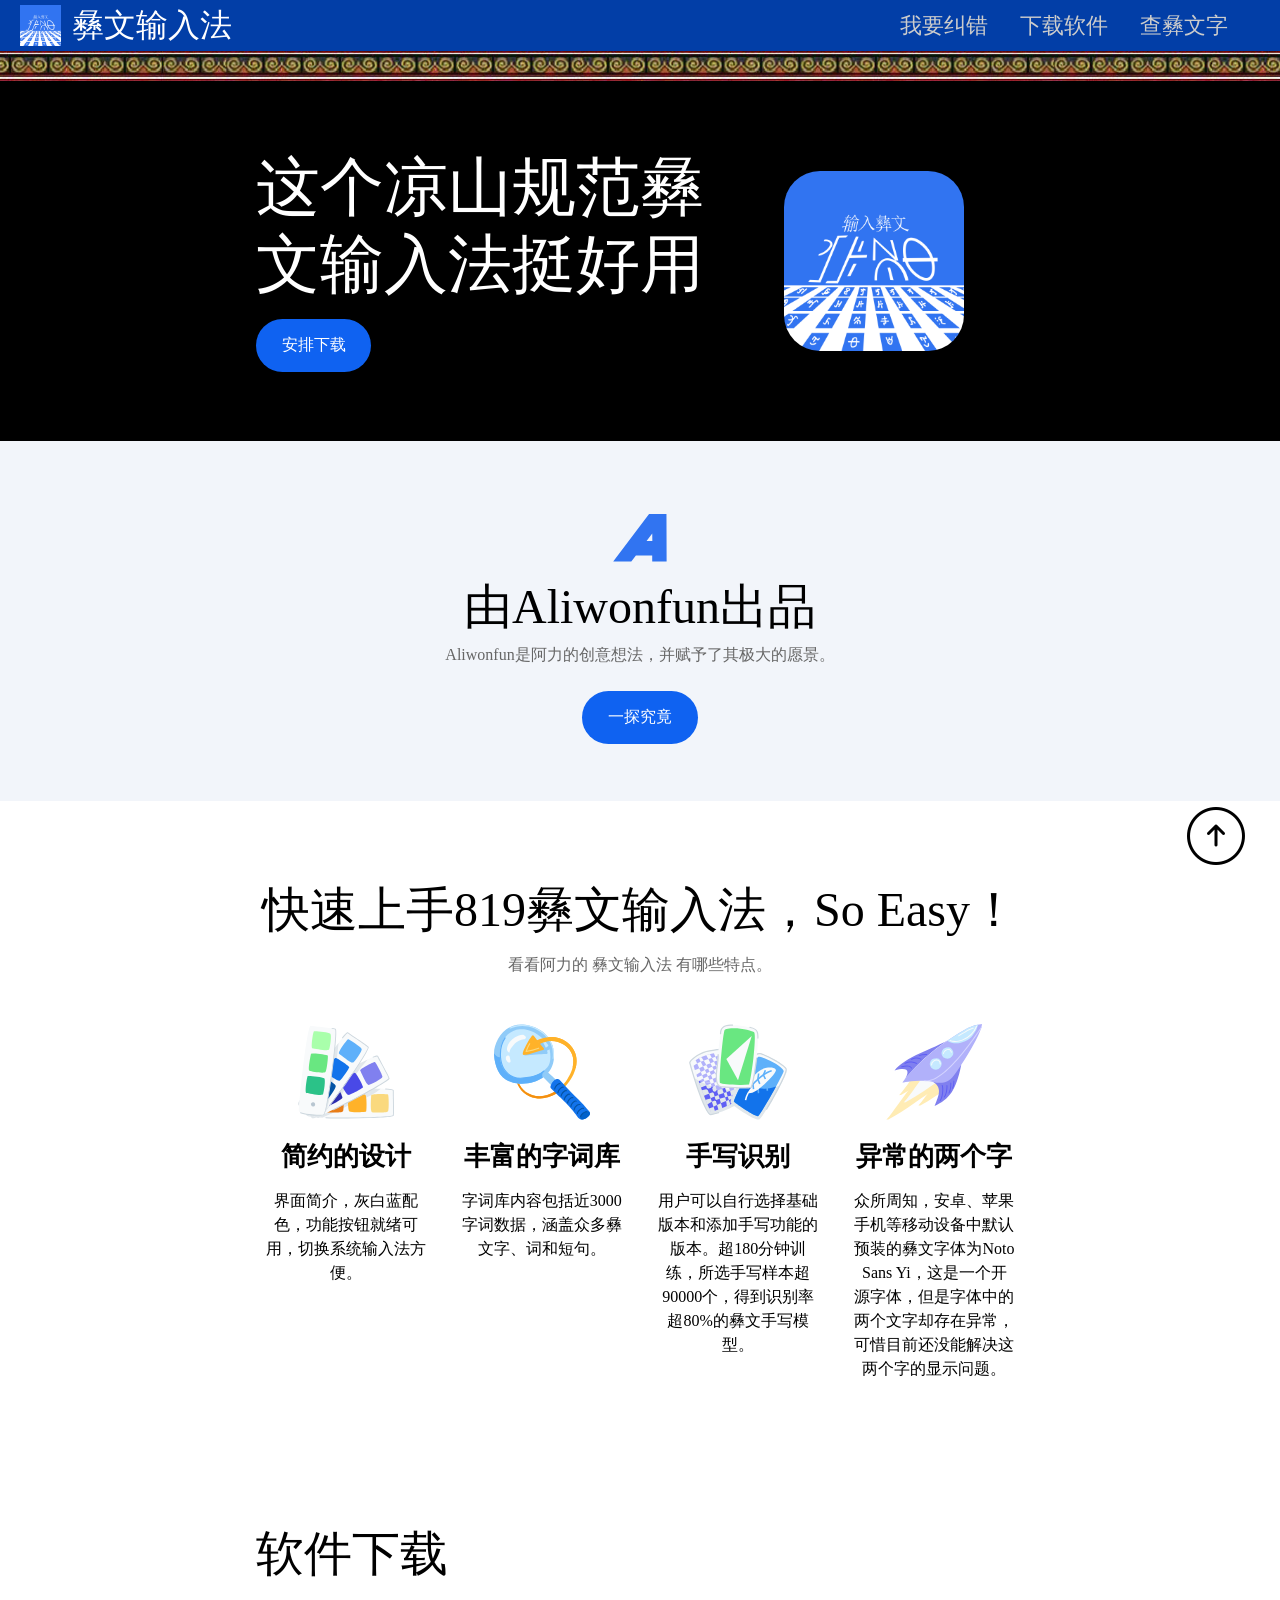
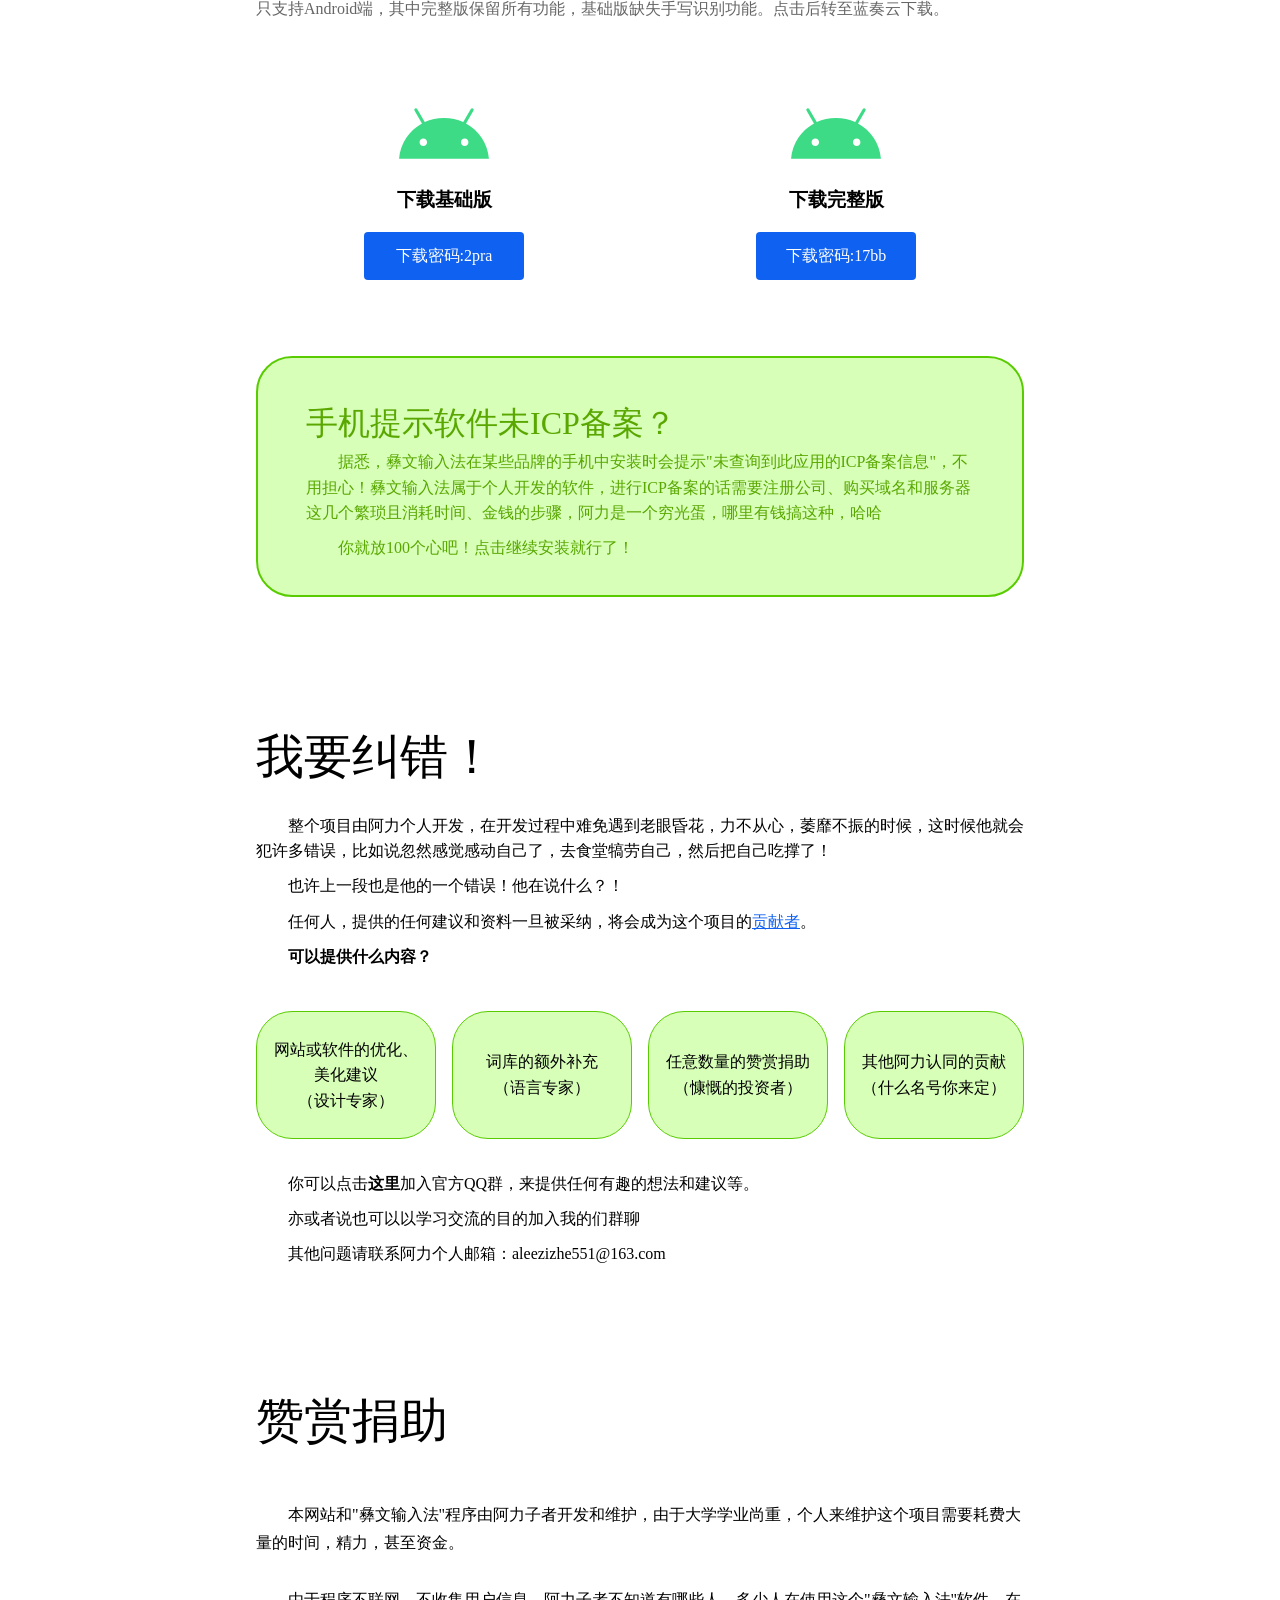
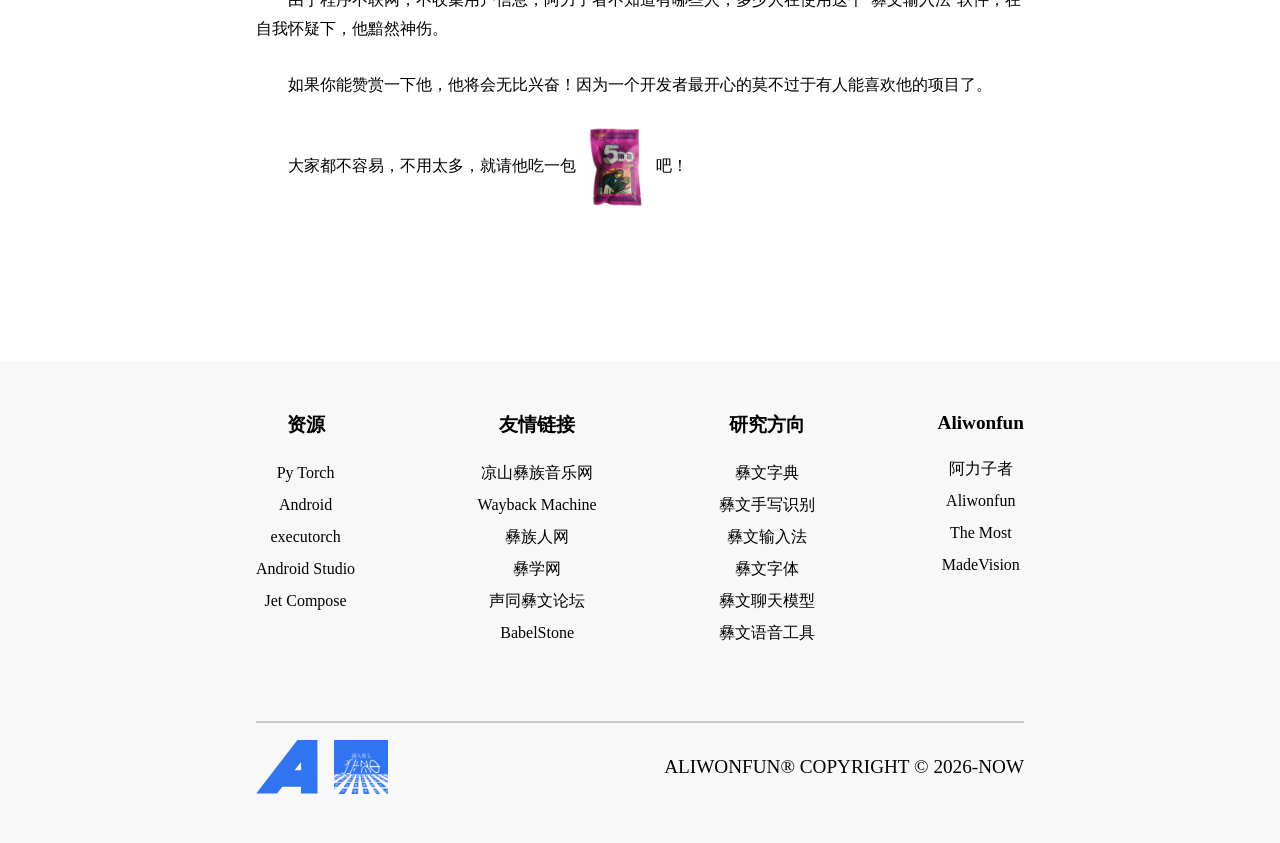
==== index.html @ c1baa18e "Add files via upload" ====
<!DOCTYPE html>
<html lang="zh-CN">
<head>
    <meta charset="UTF-8">
    <meta name="viewport" content="width=device-width, initial-scale=1.0">
    <title>彝文输入法</title>
    <link rel="stylesheet" href="style.css">
    <link rel="shortcut icon" href="src/favicon.ico" type="image/x-icon">
</head>
<body>
    <header>
        <div id="banner">
            <div id="banner_left">
                <img id="app_icon" src="src/icon.png" title="彝文输入法" alt="彝文输入法">
                <span style="color: #fff;font-size: 2em;">彝文输入法</span>
            </div>

            <div id="mobile_menu_btn">
                ☰
            </div>

            <div id="banner_right">
                <ul>
                    <li><a href="#corrector" class="banner_a">我要纠错</a></li>
                    <li><a href="#download" class="banner_a">下载软件</a></li>
                    <li><a href="https://aleeyoung.github.io/yiwenzidian/res/index.html" class="banner_a">查彝文字</a></li>
                </ul>
            </div>
        </div>
    </header>

    <div id="container">
        <div id="front_view">
            <div id="first_info">
                <div id="description">
                    <p>这个凉山规范彝文输入法挺好用</p>
                    <a class="btn" href="#download">安排下载</a>
                </div>
                <div id="app_icon_pic">
                    <img src="src/icon.png" style="height: 20vh;border-radius: 36px;" title="彝文输入法" alt="彝文输入法">
                </div>
            </div>
        </div>
        

        <div id="content">
            <div id="first_of_all">
                <img src="src/aliwonfun.svg" style="height: 3em;display: block;margin: 1em;" alt="Aliwonfun" title="Aliwonfun">
                <p style="font-size: 3em;">由Aliwonfun出品</p>
                <p style="margin: 0.6em 0;color: #666;">Aliwonfun是阿力的创意想法，并赋予了其极大的愿景。</p>
                <a class="btn" style="background-color: #0f62f1;display: block;cursor: pointer;" href="https://aleeyoung.github.io/yiwenzidian/aliwonfun/index.html">一探究竟</a>
            </div>

            <div id="features">
                <p style="font-size: 3em;">快速上手819彝文输入法，So Easy！</p>
                <p style="margin: 1em 0;color: #666;">看看阿力的 彝文输入法 有哪些特点。</p>
                <div id="feature_items">

                    <div class="items">
                        <div class="small_illustrate">
                            <img src="src/design.svg" alt="">
                        </div>
                        <div class="small_title">简约的设计</div>
                        <div class="small_description">
                            界面简介，灰白蓝配色，功能按钮就绪可用，切换系统输入法方便。
                        </div>
                    </div>

                    <div class="items">
                        <div class="small_illustrate">
                            <img src="src/search.svg" alt="">
                        </div>
                        <div class="small_title">丰富的字词库</div>
                        <div class="small_description">
                           字词库内容包括近3000字词数据，涵盖众多彝文字、词和短句。
                        </div>
                    </div>

                    <div class="items">
                        <div class="small_illustrate">
                            <img src="src/appendix.svg" alt="">
                        </div>
                        <div class="small_title">手写识别</div>
                        <div class="small_description">
                            用户可以自行选择基础版本和添加手写功能的版本。超180分钟训练，所选手写样本超90000个，得到识别率超80%的彝文手写模型。
                        </div>
                    </div>

                    <div class="items">
                        <div class="small_illustrate">
                            <img src="src/fast.svg" alt="">
                        </div>
                        <div class="small_title">异常的两个字</div>
                        <div class="small_description">
                            众所周知，安卓、苹果手机等移动设备中默认预装的彝文字体为Noto Sans Yi，这是一个开源字体，但是字体中的两个文字却存在异常，可惜目前还没能解决这两个字的显示问题。
                        </div>
                    </div>
                    
                </div>
            </div>

            <div id="download">
                <div id="download_content">
                    <div id="download_options">
                        <p style="font-size: 3em;">软件下载</p>
                        <p style="margin: 1em 0;color: #666;">只支持Android端，其中完整版保留所有功能，基础版缺失手写识别功能。点击后转至蓝奏云下载。</p>
                    </div>
                    
                    <div id="download_cards">
                        <div class="items">
                            <div class="small_illustrate">
                                <img src="src/android.svg" style="width: 100%;" alt="">
                            </div>
                            <div class="small_title center_title">下载基础版</div>
                            <div class="small_button">
                                <a class="download_button" href="https://wwbnl.lanzouw.com/iQTIP3syvgve">下载密码:2pra</a>
                            </div>
                        </div>

                        <div class="items">
                            <div class="small_illustrate">
                                <img src="src/android.svg" style="width: 100%;" alt="">
                            </div>
                            <div class="small_title center_title">下载完整版</div>
                            <div class="small_button">
                                <a class="download_button" href="https://wwbnl.lanzouw.com/i8WTO3syvmqf" download="com.aliwonfun.aliyiime_full.apk">下载密码:17bb</a>
                            </div>
                        </div>
                    </div>

                    <div id="warning">
                        <p style="font-size: 2em;padding-top: 0.5em;">手机提示软件未ICP备案？</p>
                        <p class="block_words">据悉，彝文输入法在某些品牌的手机中安装时会提示"未查询到此应用的ICP备案信息"，不用担心！彝文输入法属于个人开发的软件，进行ICP备案的话需要注册公司、购买域名和服务器这几个繁琐且消耗时间、金钱的步骤，阿力是一个穷光蛋，哪里有钱搞这种，哈哈</p>
                        <p class="block_words">你就放100个心吧！点击继续安装就行了！</p>
                    </div>
                </div>
                
            </div>

            <div id="corrector">
                <div id="correct_method">
                    <div id="correct_title">
                        <p style="font-size: 3em;margin: 1em 0 0.5em;">我要纠错！</p>
                        <p class="block_words">整个项目由阿力个人开发，在开发过程中难免遇到老眼昏花，力不从心，萎靡不振的时候，这时候他就会犯许多错误，比如说忽然感觉感动自己了，去食堂犒劳自己，然后把自己吃撑了！</p>
                        <p class="block_words">也许上一段也是他的一个错误！他在说什么？！</p>
                        <p class="block_words">任何人，提供的任何建议和资料一旦被采纳，将会成为这个项目的<a href="contributor.html" target="_blank" style="color: #0f62f1;text-align: none;">贡献者</a>。</p>
                        <p class="block_words" style="font-weight: bold;">可以提供什么内容？</p>
                        <div id="correct_content">
                            <div class="correct_item">
                                <p>网站或软件的优化、美化建议</p>
                                <p>（设计专家）</p>
                            </div>
                            <div class="correct_item">
                                <p>词库的额外补充</p>
                                <p>（语言专家）</p>
                            </div>
                            <div class="correct_item">
                                <p>任意数量的赞赏捐助</p>
                                <p>（慷慨的投资者）</p>
                            </div>
                            <div class="correct_item">
                                <p>其他阿力认同的贡献</p>
                                <p>（什么名号你来定）</p>
                            </div>
                        </div>
                        <p class="block_words">你可以点击<a style="font-weight: bold;
                                                            color: #000;cursor: pointer;" 
                                                            onclick="document.getElementById('qq_group_dialog').showModal()">这里</a>加入官方QQ群，来提供任何有趣的想法和建议等。</p>
                        <p class="block_words">亦或者说也可以以学习交流的目的加入我的们群聊</p>
                        <p class="block_words">其他问题请联系阿力个人邮箱：aleezizhe551@163.com</p>
                    </div>
                </div>
            </div>

            <div id="sponsor">
                <div id="sponsor_block">
                    <div id="thank_words_title">
                        赞赏捐助
                    </div>
                    <div id="thank_words">
                        <p class="block_words">本网站和"彝文输入法"程序由阿力子者开发和维护，由于大学学业尚重，个人来维护这个项目需要耗费大量的时间，精力，甚至资金。</p><br>
                        <p class="block_words">由于程序不联网，不收集用户信息，阿力子者不知道有哪些人，多少人在使用这个"彝文输入法"软件，在自我怀疑下，他黯然神伤。</p><br>
                        <p class="block_words">如果你能赞赏一下他，他将会无比兴奋！因为一个开发者最开心的莫不过于有人能喜欢他的项目了。</p><br>
                        <p class="block_words">大家都不容易，不用太多，就请他吃一包<img src="src/5jiaobao.jpg" 
                                                                alt="点击打开阿力的收款码" 
                                                                onclick="document.getElementById('sponsor_dialog').showModal()" />吧！</p>
                    </div>
                </div>
            </div>

        </div>
        
    </div>

    <dialog id="sponsor_dialog" class="dialogger">
        <p class="dialog_title">阿力他说：任何人的任意数量的捐赠都是感激的。</p>
        <div class="qr_code">
            <img src="src/weixin_qr.png" alt="阿力的微信收款码">
        </div>
        <div class="close_btn">
            <button onclick="document.getElementById('sponsor_dialog').close()" class="close_button">关闭</button>
        </div>
    </dialog>

    <dialog id="qq_group_dialog" class="dialogger">
        <p class="dialog_title">这二维码除了用手机扫，你还有什么办法！</p>
        <div class="qr_code">
            <img src="src/qq_qr_code.jpg" alt="彝文输入法交流QQ群：右键或长按保存">
        </div>
        <div class="close_btn">
            <button onclick="document.getElementById('qq_group_dialog').close()" class="close_button">关闭</button>
        </div>
    </dialog>

    <div id="back_to_top">
        <a href="#"><img src="src/back_to_top.png" alt="返回顶部"></a>
    </div>

    <footer>
        <div id="infos">
            <div class="word-column">
                <div class="column_title">
                    资源
                </div>
                <div class="column_list">
                    <ul>
                        <li>Py Torch</li>
                        <li>Android</li>
                        <li>executorch</li>
                        <li>Android Studio</li>
                        <li>Jet Compose</li>
                    </ul>
                </div>
            </div>

            <div class="word-column">
                <div class="column_title">
                    友情链接
                </div>
                <div class="column_list">
                    <ul>
                        <li><a href="http://yizuge.com">凉山彝族音乐网</a></li>
                        <li><a href="https://web.archive.org">Wayback Machine</a></li>
                        <li><a href="http://www.yizuren.com/">彝族人网</a></li>
                        <li><a href="https://www.yixueyanjiu.com/">彝学网</a></li>
                        <li><a href="http://www.somdom.com/3g-thread-run?fid=91">声同彝文论坛</a></li>
                        <li><a href="https://www.babelstone.co.uk/Yi/index.html">BabelStone</a></li>
                    </ul>
                </div>
            </div>

            <div class="word-column">
                <div class="column_title">
                    研究方向
                </div>
                <div class="column_list">
                    <ul>
                        <li><a href="https://aleeyoung.github.io/yiwenzidian/">彝文字典</a></li>
                        <li><a>彝文手写识别</a></li>
                        <li><a href="#">彝文输入法</a></li>
                        <li><a>彝文字体</a></li>
                        <li><a>彝文聊天模型</a></li>
                        <li><a>彝文语音工具</a></li>
                    </ul>
                </div>
            </div>

            <div class="word-column">
                <div class="column_title">
                    Aliwonfun
                </div>
                <div class="column_list">
                    <ul>
                        <li>阿力子者</li>
                        <li>Aliwonfun</li>
                        <li>The Most</li>
                        <li>MadeVision</li>
                    </ul>
                </div>
            </div>

        </div>

        <div id="final_logo">
            <div id="bottom_logo">
                <img src="src/aliwonfun.svg" alt="aliwonfun">
                <img src="src/icon.png" alt="彝文输入法">
            </div>
            <div id="copyright">
                <p>ALIWONFUN® COPYRIGHT © 2026-NOW</p>
            </div>
        </div>
    </footer>

    <script>
        const menuBtn = document.getElementById("mobile_menu_btn");
        const bannerRight = document.getElementById("banner_right");

        menuBtn.addEventListener("click", () => {
            bannerRight.classList.toggle("show");
        });

        bannerRight.querySelectorAll("a").forEach(function(link) {
            link.addEventListener("click", function() {
                bannerRight.classList.remove("show");
            });
        });
    </script>
</body>
</html>
---- style.css ----
* {
    margin: 0;
    padding: 0;
    box-sizing: border-box;
    font-family: '宋体';
}
html {
    scroll-behavior: smooth;
}

header {
    height: 9vh;
    min-height: 56px;
    width: 100vw;
    background-color: #023ea7;
    padding: 0 20px;
    border-bottom: 30px solid transparent;
    border-image-source: url(src/yiLine.jpg);
    border-image-slice: 0 0 100% 0;
    border-image-repeat: repeat;
    border-image-width: 0 0 30px 0;
    position: sticky;
    top: 0;
    z-index: 1000;
}
#banner {
    height: 100%;
    width: 100%;
    display: flex;
    flex-direction: row;
    align-items: center;
}
#banner_left {
    height: 100%;
    flex: 1;
    display: flex;
    flex-direction: row;
    align-items: center;
    gap: 0.7em;
    min-width: 0;
}
#banner_left span:first-of-type {
    white-space: nowrap;
    overflow: hidden;
    text-overflow: ellipsis;
}
#app_icon {
    height: 80%;
    flex-shrink: 0;
}
#banner_right {
    display: flex;
    align-items: center;
    margin-right: 2em;
    flex-shrink: 0;
}
#banner_right ul {
    list-style-type: none;
    display: flex;
    flex-direction: row;
    gap: 2em;
}
#banner_right ul > li {
    width: max-content;
    cursor: pointer;
}
.banner_a {
    font-size: 1.4em;
    text-decoration: none;
    color: #ccc;
    transition: color 0.3s;
}
.banner_a:hover {
    color: #fff;
}

#mobile_menu_btn {
    display: none;
}

#container {
    width: 100%;
    display: flex;
    flex-direction: column;
    justify-content: center;
}

#front_view {
    width: 100%;
    min-height: 40vh;
    background-color: #000;
    display: flex;
    justify-content: center;
    align-items: center;
    padding: 3em 0;
}
#first_info {
    width: 60%;
    display: flex;
    flex-direction: row;
    align-items: center;
    gap: 1em;
}
#description {
    width: 60%;
}
#description p {
    color: #fff;
    font-size: 4em;
    line-height: 1.2;
}
.btn {
    display: block;
    width: fit-content;
    color: #fff;
    background-color: #0f62f1;
    text-decoration: none;
    padding: 1em 1.6em;
    border-radius: 36px;
    margin-top: 1em;
    white-space: nowrap;
}
#app_icon_pic {
    width: 40%;
    display: flex;
    justify-content: center;
    align-items: center;
}

#content {
    width: 100%;
}

#first_of_all {
    min-height: 40vh;
    padding: 3em 2em;
    display: flex;
    flex-direction: column;
    justify-content: center;
    align-items: center;
    text-align: center;
    background-color: #f2f5fa;
}
#first_of_all p:first-of-type {
    font-size: 3em;
    line-height: 1.2;
}
#first_of_all p:nth-of-type(2) {
    margin: 0.6em 0;
}

#features {
    width: 100%;
    display: flex;
    flex-direction: column;
    justify-content: center;
    align-items: center;
    padding: 5em 1em;
    text-align: center;
}
#features > p:first-of-type {
    font-size: 3em;
    line-height: 1.2;
}
#features > p:nth-of-type(2) {
    margin: 1em 0;
}
#feature_items {
    display: flex;
    flex-direction: row;
    width: 60%;
    margin: 2em 0;
    justify-content: space-between;
    gap: 1em;
}
.items {
    min-height: 16em;
    width: 10em;
}
.small_illustrate img {
    height: 6em;
}
.small_title {
    font-size: 1.6em;
    font-weight: 600;
    margin: 0.6em 0;
}
.small_description {
    line-height: 1.5;
}

#github_info {
    width: 100%;
    min-height: 40vh;
    display: flex;
    justify-content: center;
    align-items: center;
    padding: 3em 0;
}
#github_overall {
    width: 50%;
    border-radius: 36px;
    display: flex;
    flex-direction: row;
    align-items: flex-start;
}
#github_pic {
    flex-shrink: 0;
}
#github_description {
    flex: 1;
}

#download {
    width: 100%;
    display: flex;
    justify-content: center;
    padding: 2em 0;
}
#download_content {
    width: 60%;
    display: flex;
    flex-direction: column;
}
#download_options {
    text-align: left;
}
#download_options > p:first-child {
    font-size: 3em;
    line-height: 1.2;
}
#download_options > p:nth-child(2) {
    margin: 1em 0;
}
#download_cards {
    display: flex;
    flex-direction: row;
    width: 100%;
    margin: 2em 0;
    justify-content: space-around;
    gap: 1em;
}
.download_button {
    display: block;
    height: 3em;
    width: 100%;
    text-align: center;
    line-height: 3em;
    color: #fff;
    background-color: #0f62f1;
    border: none;
    text-decoration: none;
    cursor: pointer;
    border-radius: 4px;
}
#warning {
    min-height: 22vh;
    width: 100%;
    background-color: #d7ffb8;
    padding: 1.5em 3em;
    border: 2px solid #58cc00;
    color: #59a700;
    border-radius: 36px;
    margin-bottom: 1em;
}
#warning p {
    line-height: 1.6;
}
.center_title {
    text-align: center;
    font-size: 1.2em;
    margin: 1em 0;
}

#corrector {
    width: 100%;
    display: flex;
    justify-content: center;
    padding: 2em 0;
}
#correct_method {
    width: 60%;
    min-height: auto;
}
.block_words {
    text-indent: 2em;
    line-height: 1.6em;
    margin-bottom: 0.6em;
}
#correct_content {
    width: 100%;
    display: flex;
    flex-direction: row;
    justify-content: space-between;
    padding: 2em 0;
    gap: 1em;
}
.correct_item {
    flex: 1;
    min-width: 0;
    border: 1px solid #58cc00;
    background-color: #d7ffb8;
    min-height: 8em;
    border-radius: 36px;
    padding: 1em;
    display: flex;
    flex-direction: column;
    justify-content: center;
    align-items: center;
    text-align: center;
    line-height: 1.6;
}

#sponsor {
    width: 100%;
    display: flex;
    justify-content: center;
    padding: 2em 0;
}
#sponsor_block {
    width: 60%;
    min-height: auto;
    padding-bottom: 2em;
}
#thank_words_title {
    font-size: 3em;
    margin: 1em 0;
}
#thank_words .block_words {
    line-height: 1.8;
}

#thank_words img {
    vertical-align: middle;
    height: 80px;
    cursor: pointer;
}

.dialogger {
    position: fixed;
    top: 0;
    left: 0;
    right: 0;
    bottom: 0;
    margin: auto;
    border: none;
    border-radius: 12px;
    max-width: 90vw;
    box-shadow: 0 8px 32px rgba(0,0,0,0.25);
}
.dialog_title {
    font-size: 2em;
    margin: 1em;
    line-height: 1.4;
}
.qr_code {
    text-align: center;
}
.qr_code img {
    max-width: 100%;
    height: auto;
    max-height: 50vh;
}
.close_btn {
    display: flex;
    justify-content: center;
    margin: 2em 0;
}
.close_button {
    display: block;
    height: 3em;
    width: 20vh;
    max-width: 180px;
    min-width: 100px;
    text-align: center;
    line-height: 3em;
    color: #fff;
    background-color: #0f62f1;
    border: none;
    outline: none;
    cursor: pointer;
    border-radius: 6px;
}

#back_to_top {
    position: fixed;
    right: 2em;
    bottom: 2em;
    cursor: pointer;
    z-index: 999;
}
#back_to_top img {
    height: 64px;
    display: block;
}

footer {
    display: flex;
    flex-direction: column;
    justify-content: center;
    align-items: center;
    background-color: #f8f8f8;
    margin-top: 5em;
    padding-bottom: 2em;
}
#infos {
    width: 60%;
    min-height: 40vh;
    display: flex;
    flex-direction: row;
    justify-content: space-between;
    padding: 2em 0;
}
#final_logo {
    width: 60%;
    min-height: 10vh;
    display: flex;
    flex-direction: row;
    align-items: center;
    border-top: 2px solid #ccc;
    padding: 1em 0;
    gap: 1em;
}
#bottom_logo {
    height: 100%;
    display: flex;
    align-items: center;
    gap: 1em;
    flex: 1;
}
#bottom_logo img {
    height: 6vh;
    min-height: 36px;
    max-height: 54px;
}
#copyright {
    display: flex;
    flex-direction: row;
    align-items: center;
    flex-shrink: 0;
}
#copyright p {
    width: max-content;
    font-size: 1.2em;
    white-space: nowrap;
}
.column_title {
    font-size: 1.2em;
    margin: 1em 0;
    text-align: center;
    font-weight: 600;
}
.column_list ul {
    list-style-type: none;
    text-align: center;
}
.column_list ul li {
    line-height: 2em;
}
.column_list ul li > a {
    text-decoration: none;
    color: #000;
}
.column_list ul li > a:hover {
    color: #0f62f1;
}

/* 移动适配 */
@media screen and (max-width: 768px) {

    header {
        height: auto;
        min-height: 56px;
        padding: 8px 12px;
    }
    #banner {
        position: relative;
        align-items: center;
        min-height: 40px;
    }
    #banner_left {
        height: auto;
        gap: 0.5em;
        flex: 1;
        min-width: 0;
    }
    #banner_left span:first-of-type {
        font-size: 1.4em !important;
    }
    #banner_left span:nth-of-type(2) {
        font-size: 0.9em;
        color: #ccc;
    }
    #app_icon {
        height: 36px;
    }

    #mobile_menu_btn {
        display: flex;
        align-items: center;
        justify-content: center;
        font-size: 1.8rem;
        color: white;
        cursor: pointer;
        padding: 4px 8px;
        flex-shrink: 0;
        user-select: none;
        -webkit-tap-highlight-color: transparent;
    }

    #banner_right {
        display: none;
        position: absolute;
        top: calc(100% + 4px);
        right: 0;
        width: 200px;
        background: #fff;
        border-radius: 10px;
        padding: 12px;
        margin-right: 0;
        box-shadow: 0 4px 16px rgba(0,0,0,0.3);
        z-index: 1100;
    }
    #banner_right.show {
        display: block;
    }
    #banner_right ul {
        flex-direction: column;
        gap: 0.8rem;
    }
    #banner_right ul li {
        width: 100%;
    }
    .banner_a {
        color: #666;
        font-size: 1.1em;
        display: block;
        padding: 4px 0;
    }
    .banner_a:hover{
        color: #000;
    }

    #front_view {
        min-height: auto;
        padding: 3em 1.2em;
    }
    #first_info {
        width: 100%;
        flex-direction: column-reverse;
        align-items: center;
        text-align: center;
        gap: 1.5em;
    }
    #description {
        width: 100%;
    }
    #description p {
        font-size: 2em;
    }
    #app_icon_pic {
        width: auto;
    }
    #app_icon_pic img {
        height: 20vw !important;
        min-height: 80px;
        max-height: 130px;
    }
    .btn {
        margin: 1em auto 0;
    }

    #first_of_all {
        min-height: auto;
        padding: 2.5em 1.5em;
    }
    #first_of_all p:first-of-type {
        font-size: 2em;
    }
    #first_of_all .btn {
        margin: 1em auto 0;
    }

    #features {
        padding: 3em 1.2em;
    }
    #features > p:first-of-type {
        font-size: 1.8em;
    }
    #feature_items {
        width: 100%;
        flex-direction: column;
        align-items: center;
        gap: 2rem;
        margin: 1.5em 0;
    }
    .items {
        width: 100%;
        max-width: 340px;
        min-height: auto;
        display: flex;
        flex-direction: column;
        align-items: center;
        justify-content: center;
    }
    .small_illustrate img {
        height: 4.5em;
    }
    .small_title {
        font-size: 1.3em;
    }

    #github_info {
        min-height: auto;
        padding: 2.5em 1.2em;
    }
    #github_overall {
        width: 100%;
        flex-direction: column;
        align-items: center;
    }
    #github_pic {
        text-align: center;
    }
    #github_pic img {
        height: 4em !important;
        margin: 1em auto !important;
        display: block;
    }
    #github_description {
        width: 100%;
    }

    #download {
        padding: 2em 1.2em;
    }
    #download_content {
        width: 100%;
    }
    #download_options > p:first-child {
        font-size: 2em;
    }
    #download_cards {
        display: grid;
        grid-template-columns: repeat(2, 1fr);
        margin: 1.5em 0;
    }
    #download_cards .items {
        width: 100%;
        max-width: 300px;
        min-height: auto;
        align-items: center;
    }
    .small_button{
        width: 100%;
    }
    #download_button {
        padding: 0 3em;
    }
    #warning {
        min-height: auto;
        padding: 1.5em 1.5em;
        border-radius: 20px;
    }
    #warning > p:first-child {
        font-size: 1.4em !important;
        padding-top: 0 !important;
        margin-bottom: 0.5em;
    }

    #corrector {
        padding: 2em 1.2em;
    }
    #correct_method {
        width: 100%;
        min-height: auto;
    }
    #correct_title > p:first-child {
        font-size: 2em !important;
        margin: 0.5em 0 0.4em !important;
    }
    #correct_content {
        flex-direction: column;
        align-items: center;
        padding: 1.5em 0;
        gap: 1rem;
    }
    .correct_item {
        width: 100%;
        max-width: 340px;
        min-height: auto;
        padding: 1em 1.5em;
        border-radius: 20px;
    }

    #sponsor {
        padding: 2em 1.2em;
    }
    #sponsor_block {
        width: 100%;
        min-height: auto;
    }
    #thank_words_title {
        font-size: 2em;
        margin: 0.5em 0;
    }
    #thank_words img {
        height: 60px;
        display: inline-block;
        vertical-align: middle;
    }

    .dialogger {
        width: 92%;
        max-width: 380px;
        border-radius: 12px;
        padding: 0.5em;
    }
    .dialog_title {
        font-size: 1.1em;
        margin: 0.8em 0.8em 0.5em;
    }
    .qr_code img {
        max-width: 100%;
        height: auto;
        max-height: 45vw;
    }
    .close_btn {
        margin: 1.2em 0;
    }
    .close_button {
        height: 2.6em;
        line-height: 2.6em;
    }

    footer {
        margin-top: 3em;
        padding-bottom: 2em;
    }
    #infos {
        width: 100%;
        min-height: auto;
        flex-direction: row;
        flex-wrap: wrap;
        justify-content: space-around;
        gap: 0;
        padding: 1.5em 1em;
    }
    .word-column {
        width: 48%;
        min-width: 130px;
        margin-bottom: 1.5em;
        text-align: center;
    }
    #final_logo {
        width: 100%;
        flex-direction: column;
        align-items: center;
        min-height: auto;
        padding: 1em 1em;
        gap: 0.8em;
        border-top: 2px solid #ccc;
    }
    #bottom_logo {
        justify-content: center;
        flex: none;
    }
    #bottom_logo img {
        height: 40px;
        max-height: 40px;
    }
    #copyright {
        justify-content: center;
    }
    #copyright p {
        width: auto;
        font-size: 0.9em;
        white-space: normal;
        text-align: center;
    }

    #back_to_top {
        right: 1rem;
        bottom: 1rem;
    }
    #back_to_top img {
        height: 48px !important;
    }
}

/* 适配更窄的移动端，此部分有AI辅助。 */
@media screen and (max-width: 400px) {
    #description p {
        font-size: 1.6em;
    }
    #first_of_all p:first-of-type {
        font-size: 1.6em;
    }
    #features > p:first-of-type {
        font-size: 1.5em;
    }
    #download_options > p:first-child {
        font-size: 1.7em;
    }
    #download_button {
        padding: 0 3em;
    }
    #thank_words_title {
        font-size: 1.8em;
    }
    .word-column {
        width: 100%;
    }
    #infos {
        flex-direction: column;
        align-items: center;
    }
    #copyright p {
        font-size: 0.8em;
    }
}
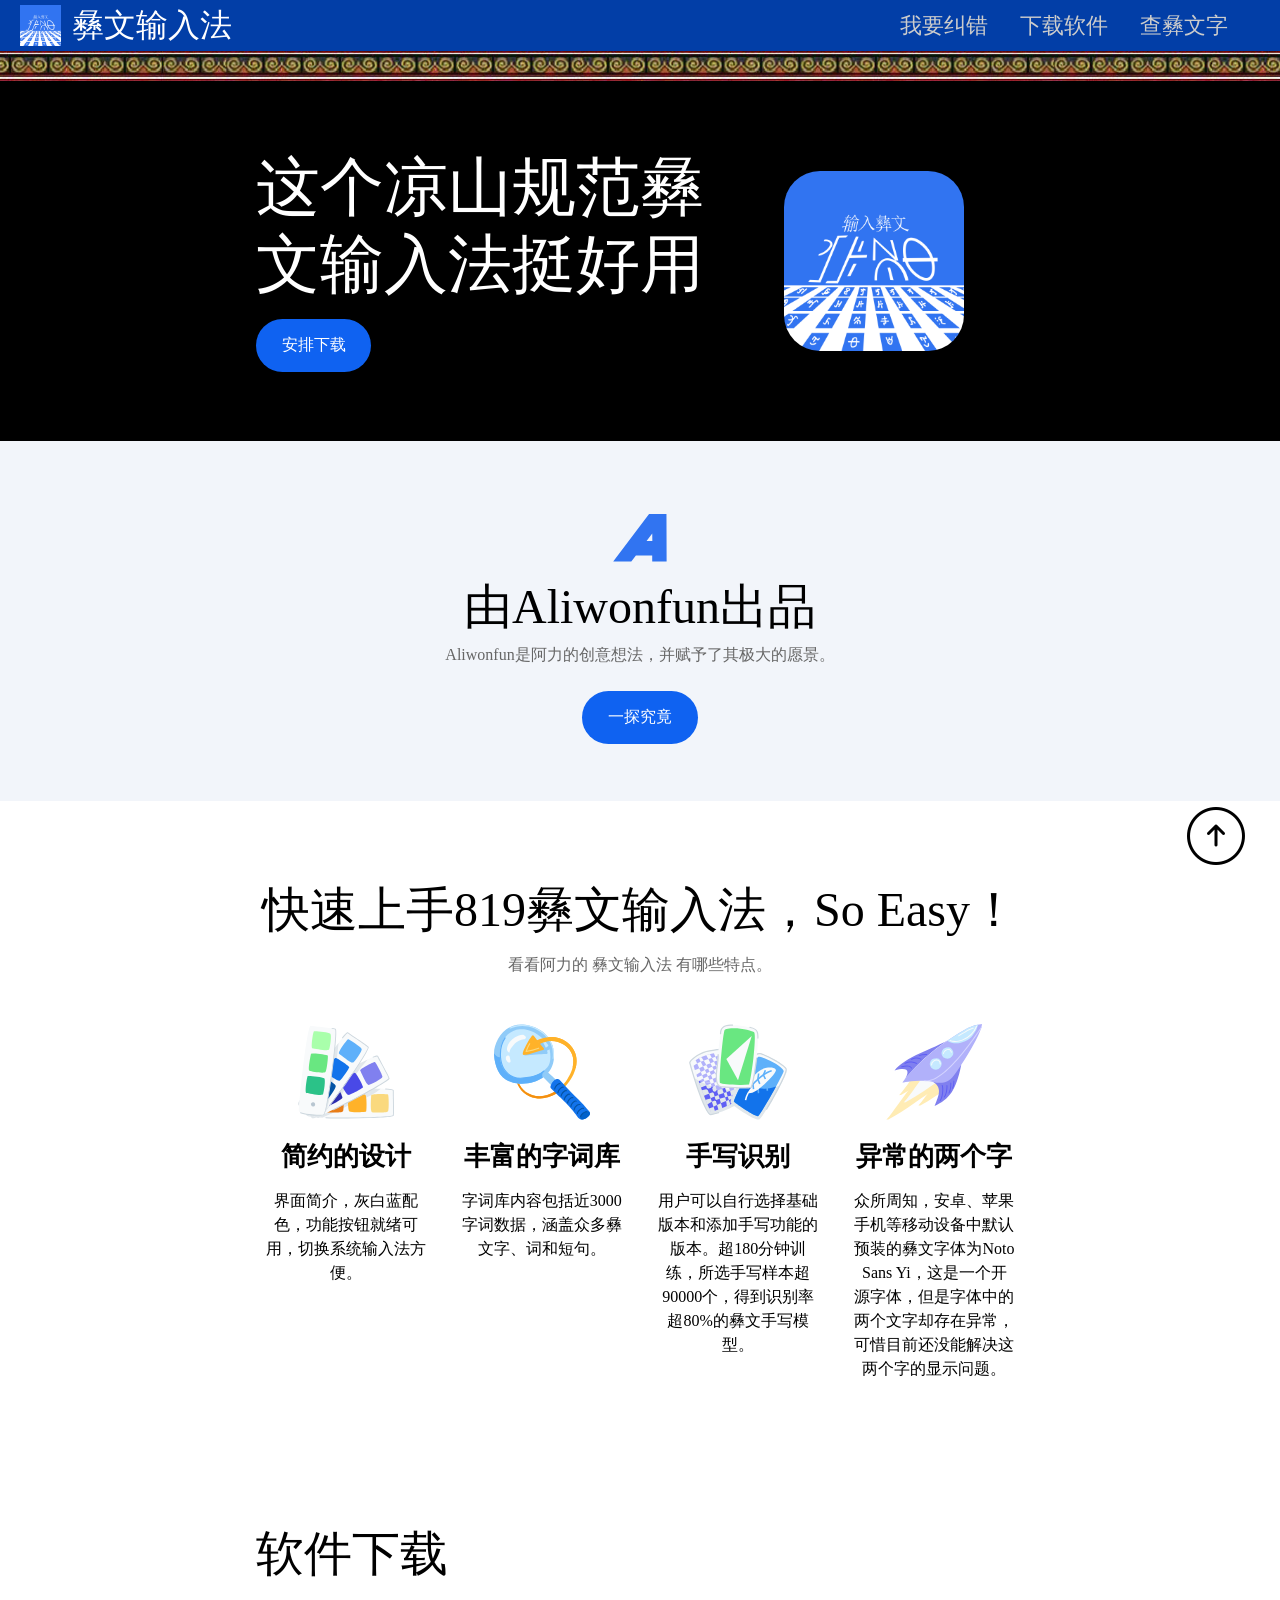
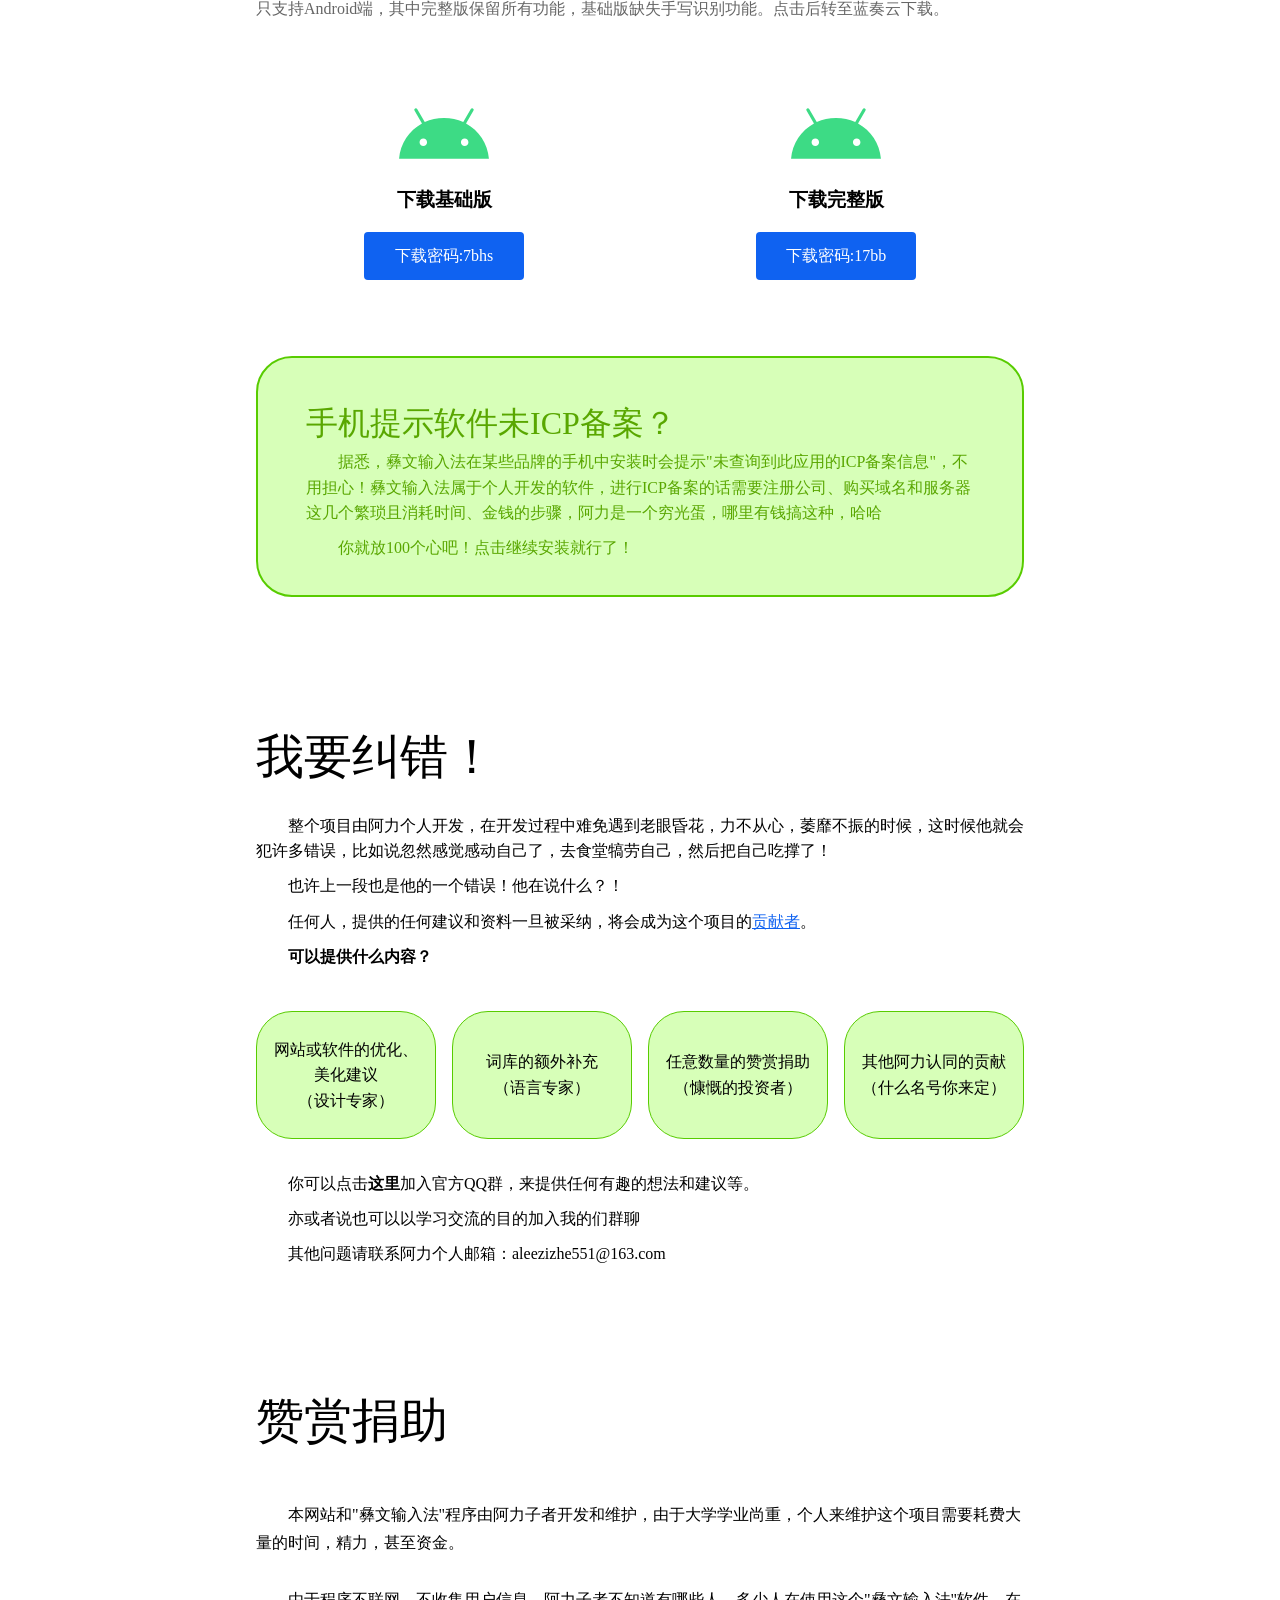
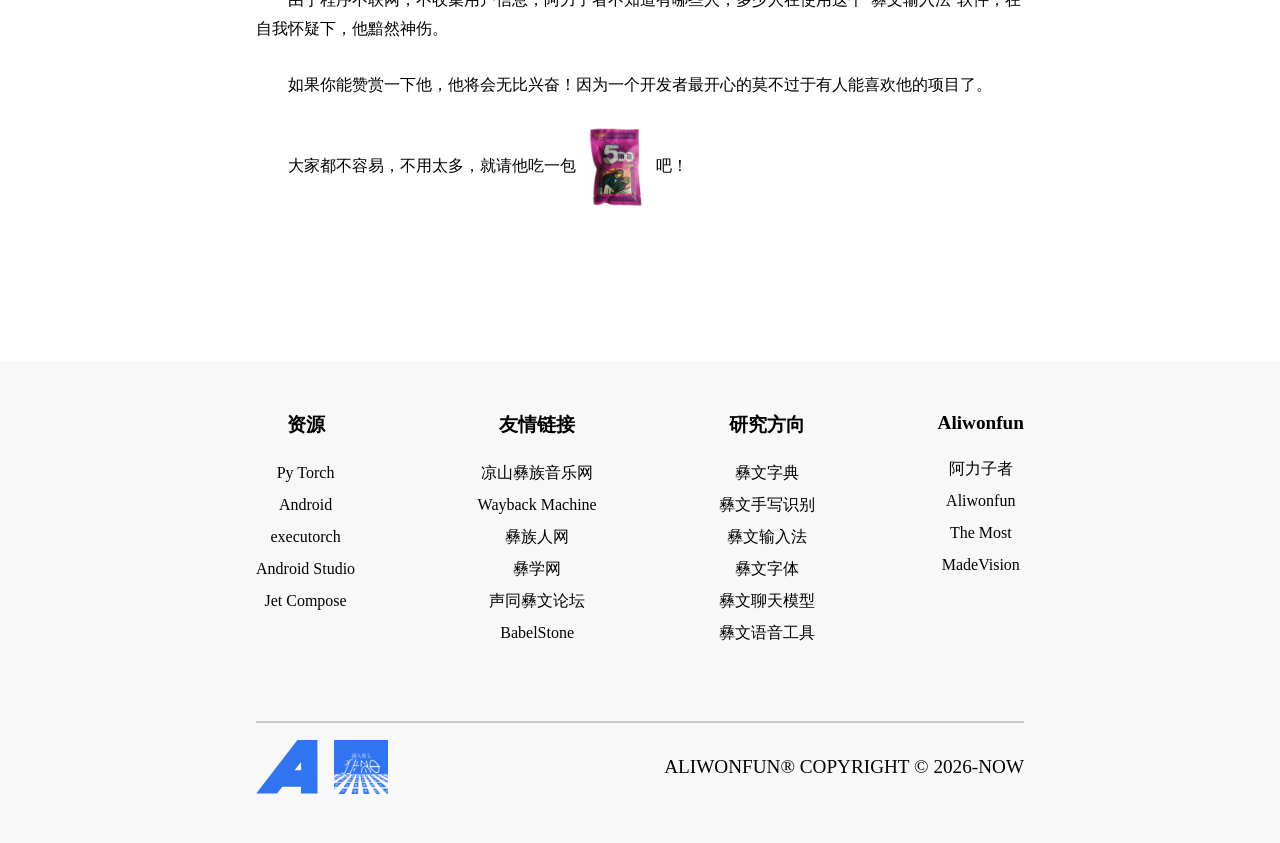
==== commit fa5ac933: "Update download link and password in index.html" ====
--- a/index.html
+++ b/index.html
@@ -113,7 +113,7 @@
                             </div>
                             <div class="small_title center_title">下载基础版</div>
                             <div class="small_button">
-                                <a class="download_button" href="https://wwbnl.lanzouw.com/iQTIP3syvgve">下载密码:2pra</a>
+                                <a class="download_button" href="https://wwbnl.lanzouw.com/ipcYQ3t1ndmh">下载密码:7bhs</a>
                             </div>
                         </div>
 
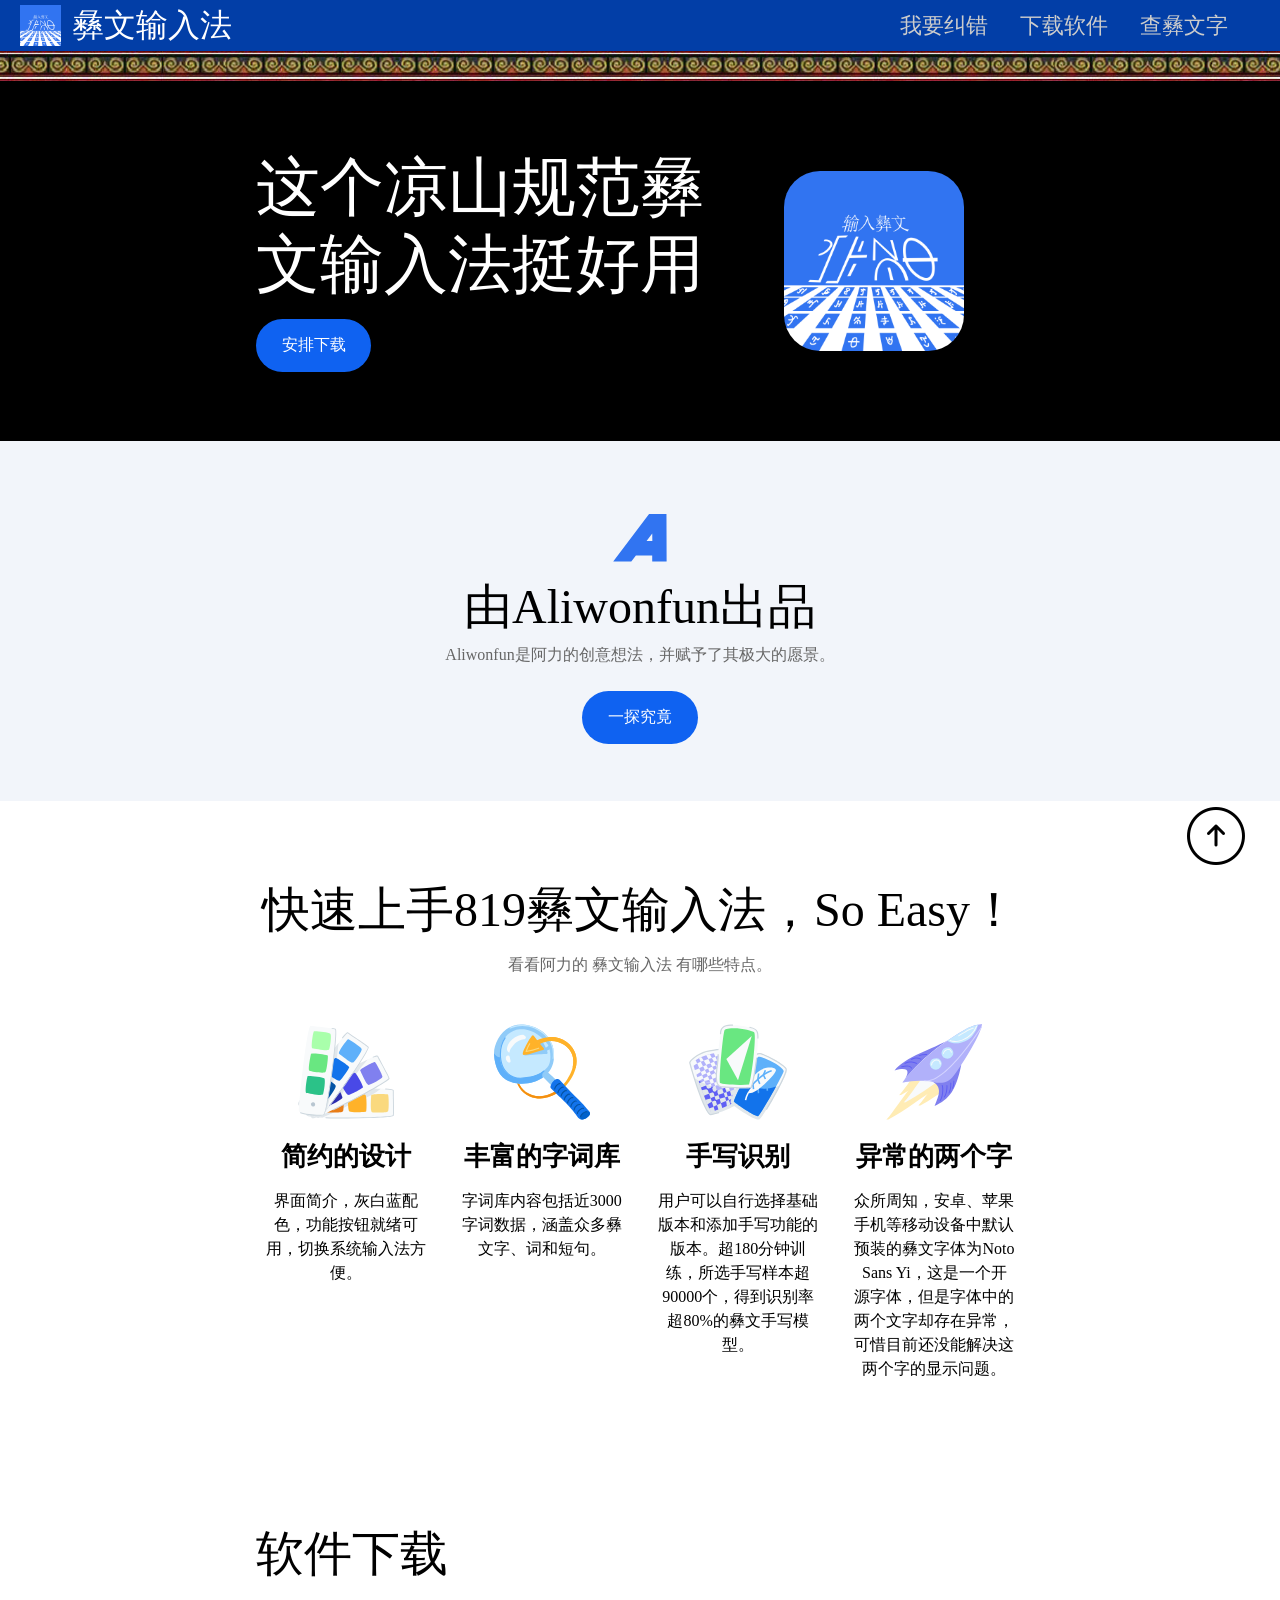
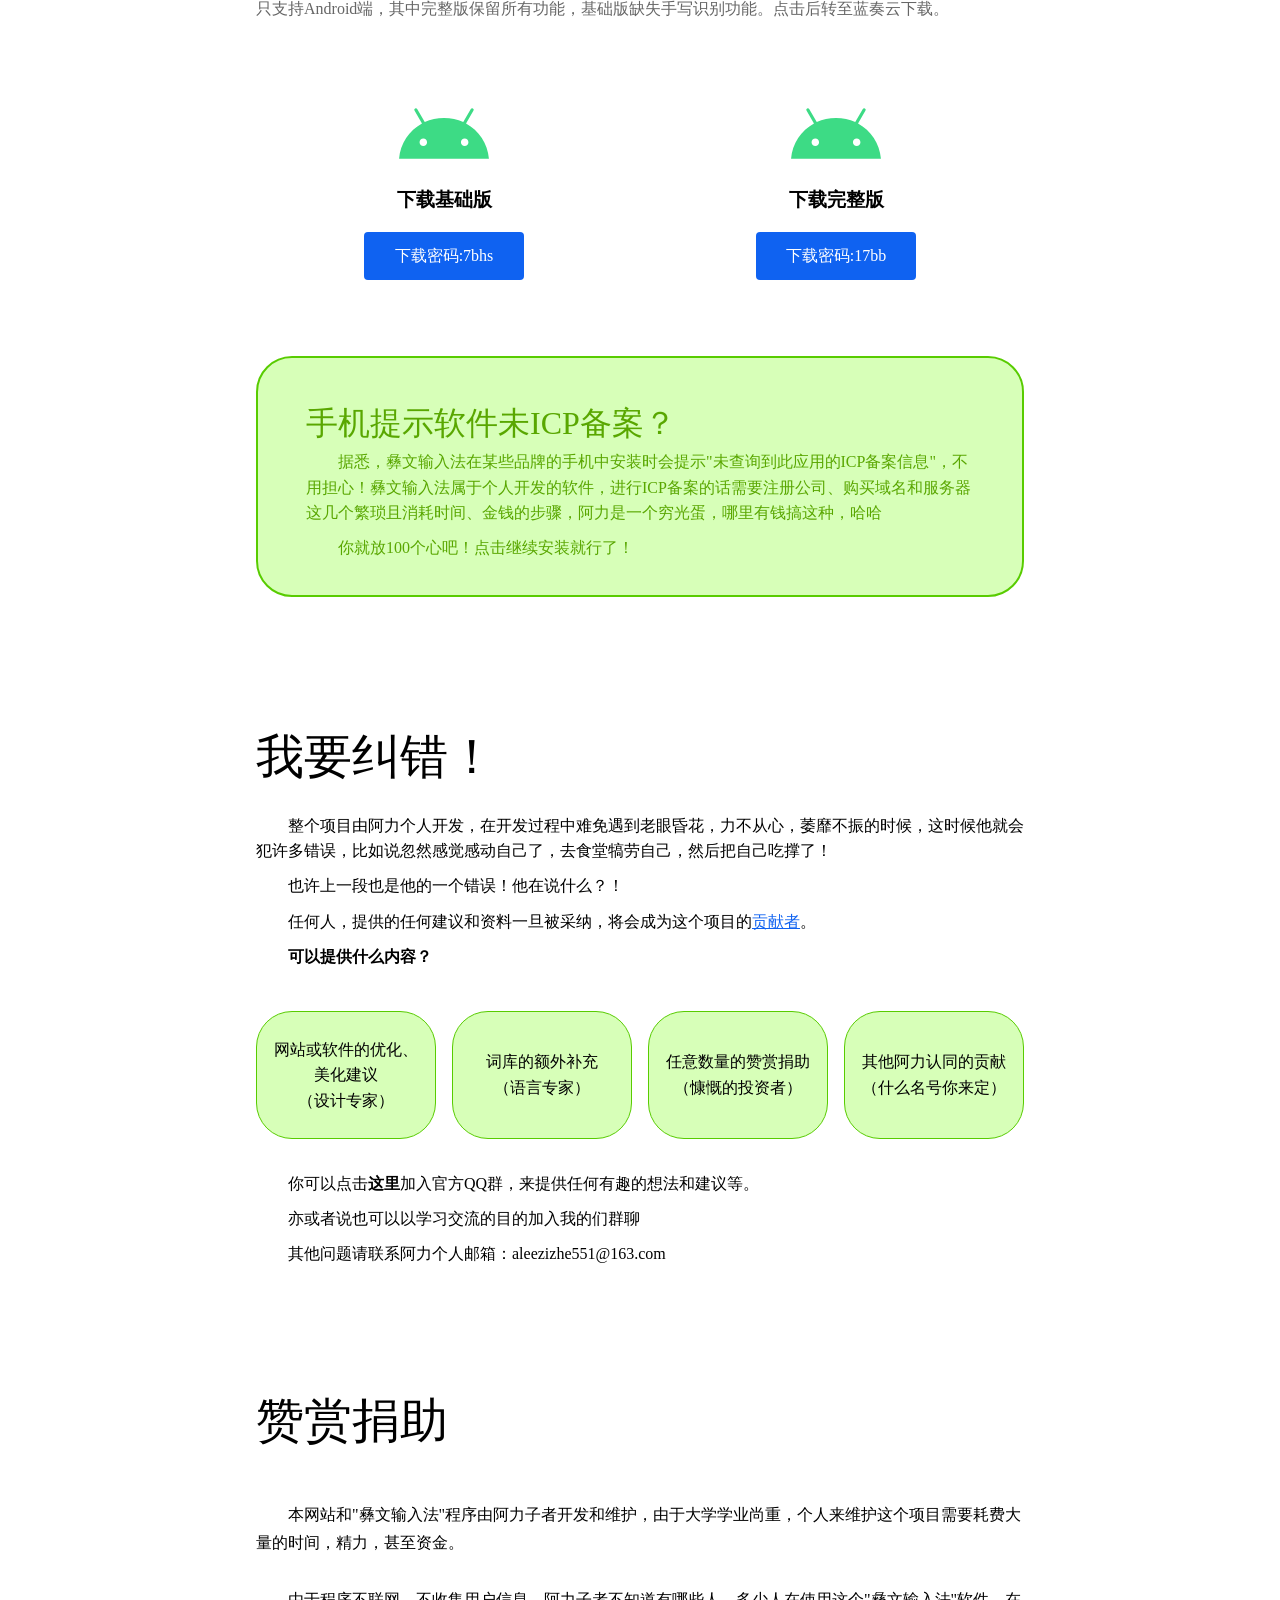
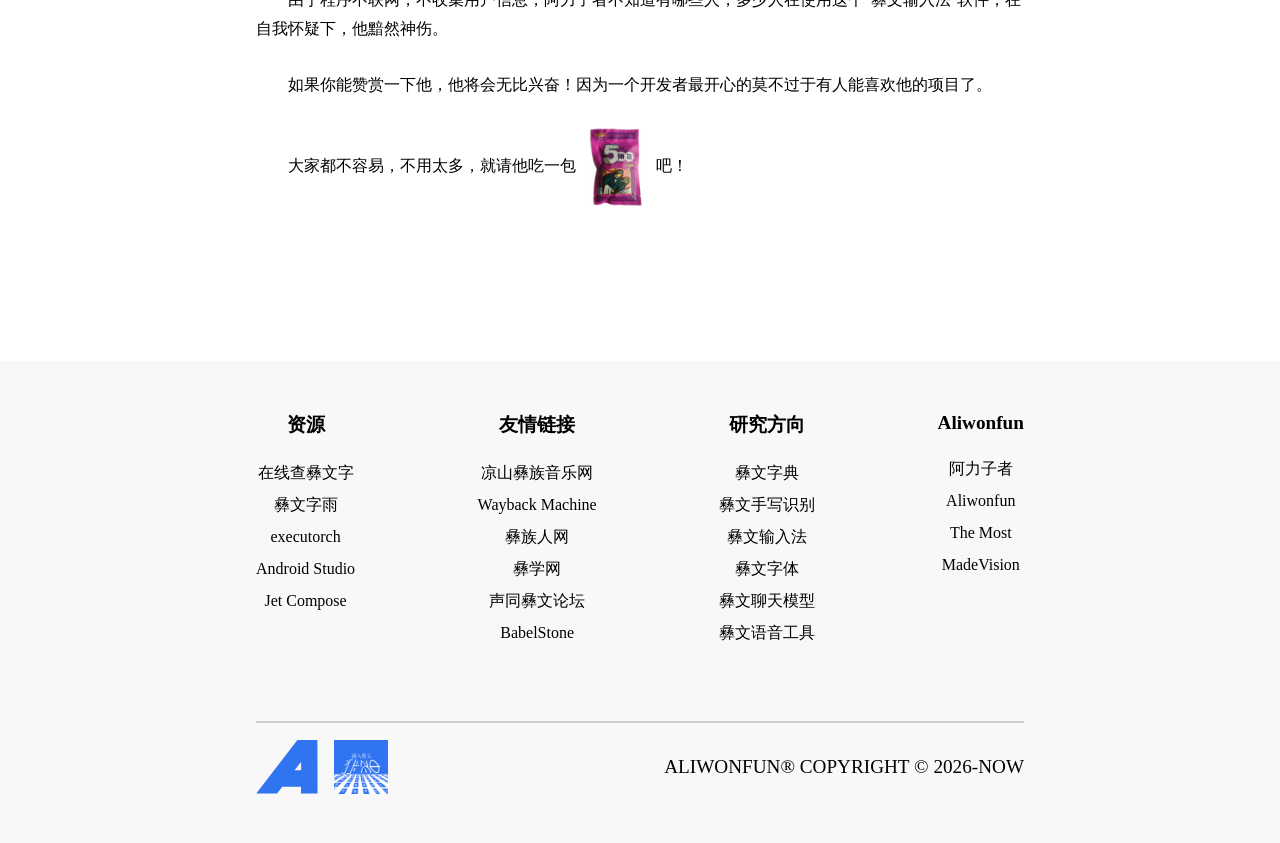
==== commit 89d14bb5: "Update index.html" ====
--- a/index.html
+++ b/index.html
@@ -224,8 +224,8 @@
                 </div>
                 <div class="column_list">
                     <ul>
-                        <li>Py Torch</li>
-                        <li>Android</li>
+                        <li><a href="https://aleeyoung.github.io/yiwenzidian/res/index.html">在线查彝文字</a></li>
+                        <li><a href="https://aleeyoung.github.io/yiwenzidian/rain/index.html">彝文字雨</a></li>
                         <li>executorch</li>
                         <li>Android Studio</li>
                         <li>Jet Compose</li>
@@ -272,7 +272,7 @@
                 <div class="column_list">
                     <ul>
                         <li>阿力子者</li>
-                        <li>Aliwonfun</li>
+                        <li><a href="https://aleeyoung.github.io/yiwenzidian/aliwonfun/index.html">Aliwonfun</a></li>
                         <li>The Most</li>
                         <li>MadeVision</li>
                     </ul>
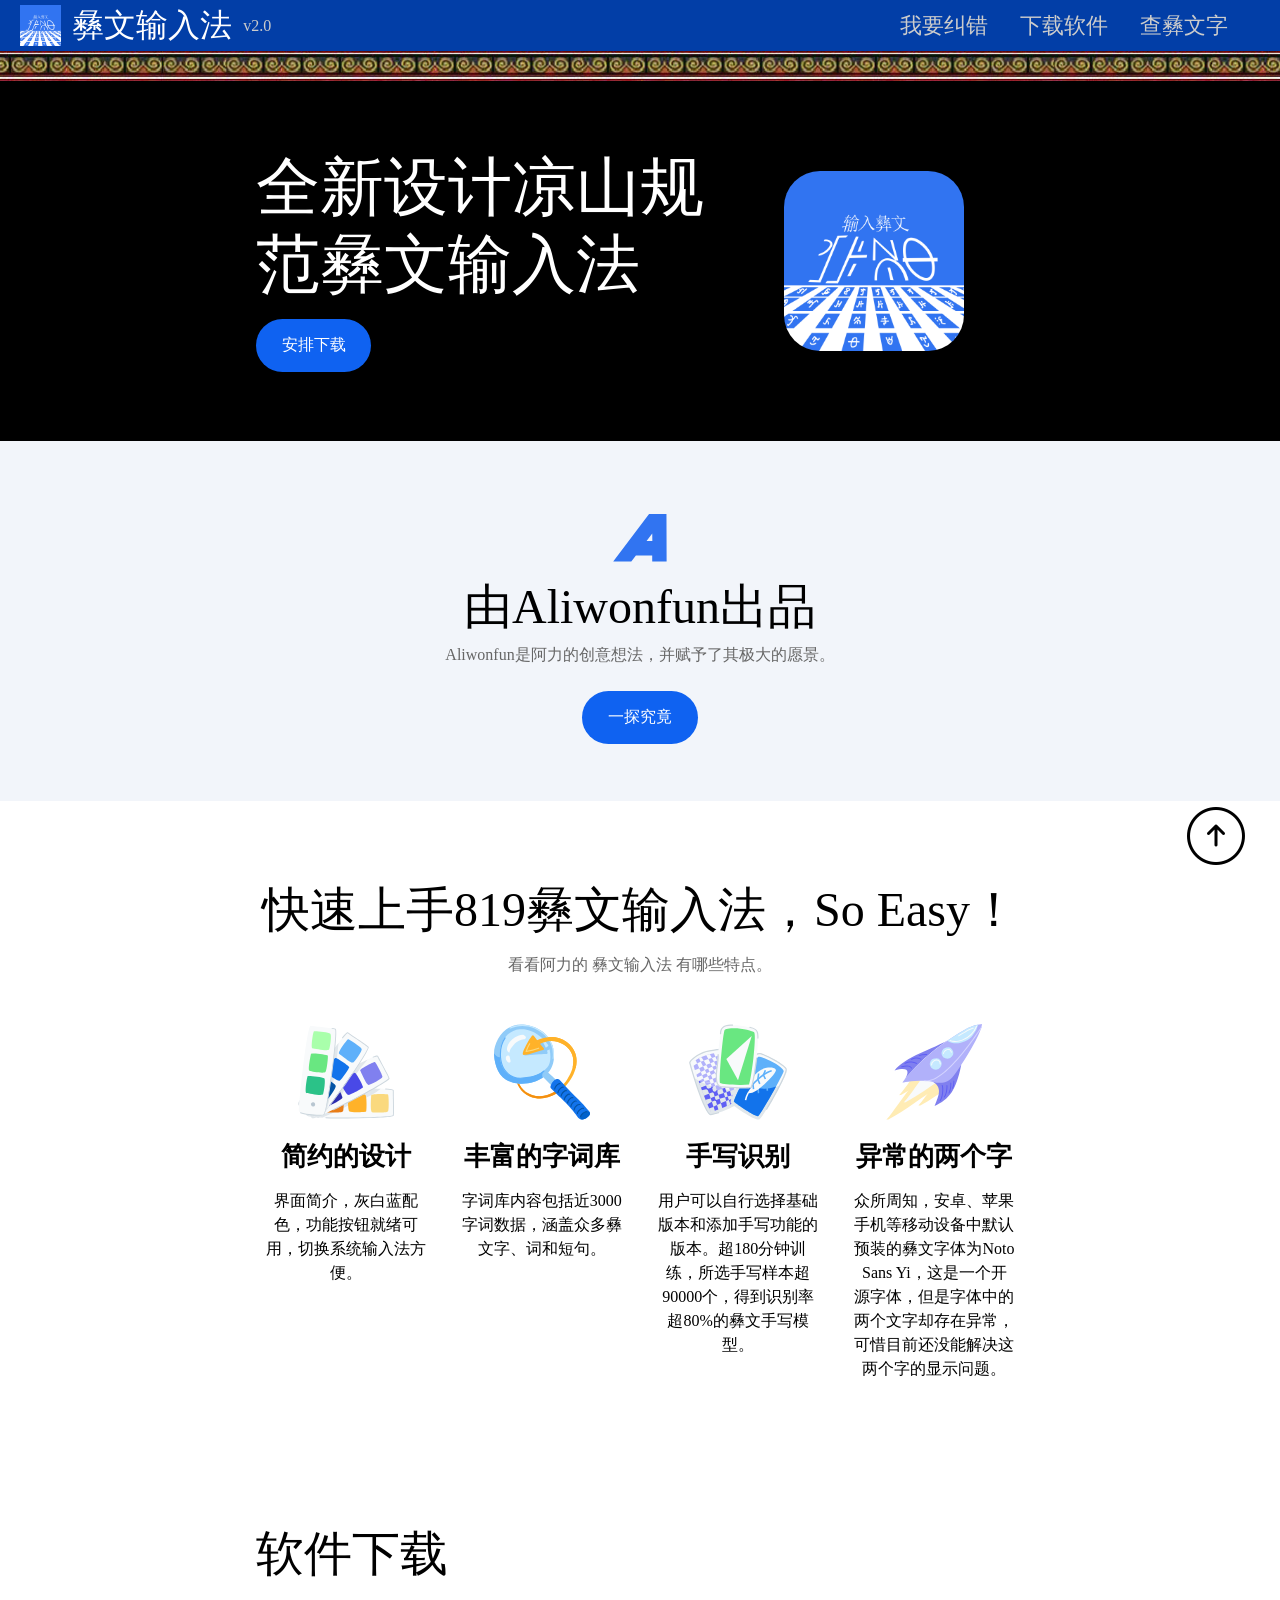
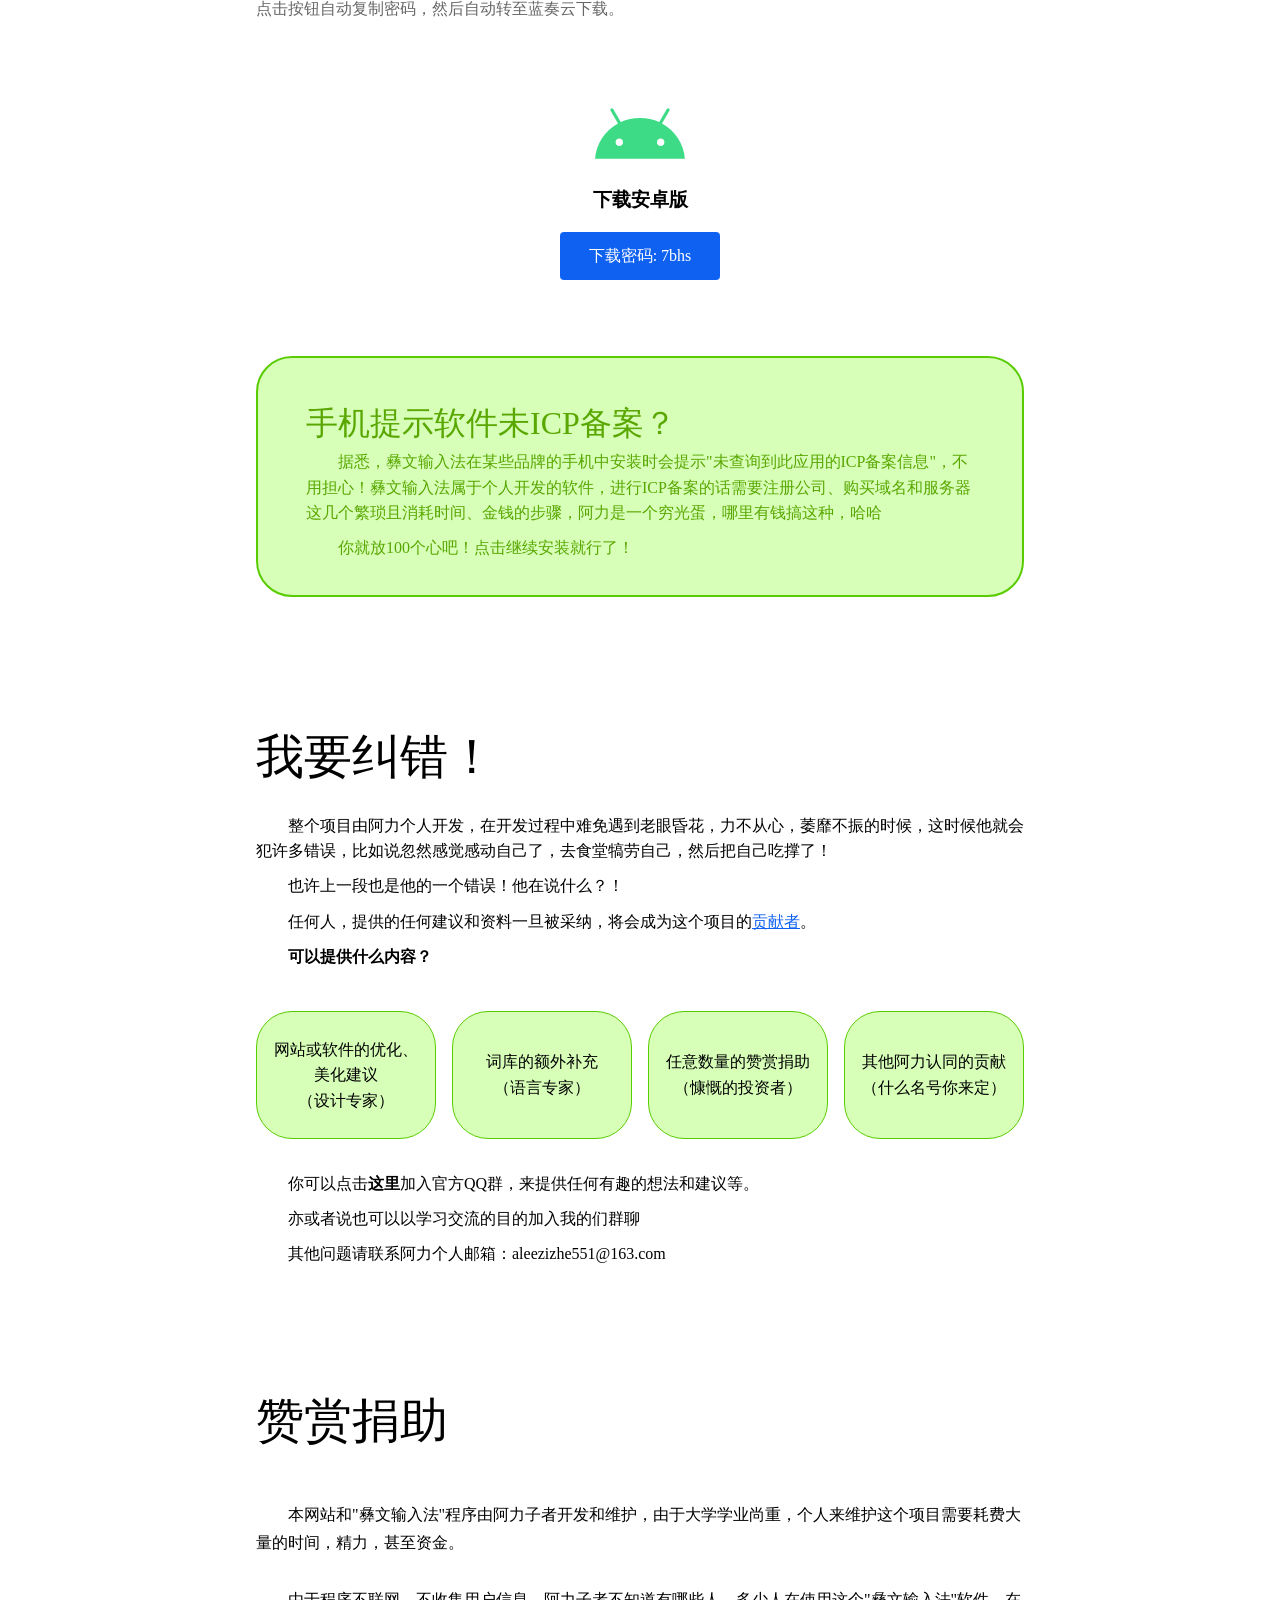
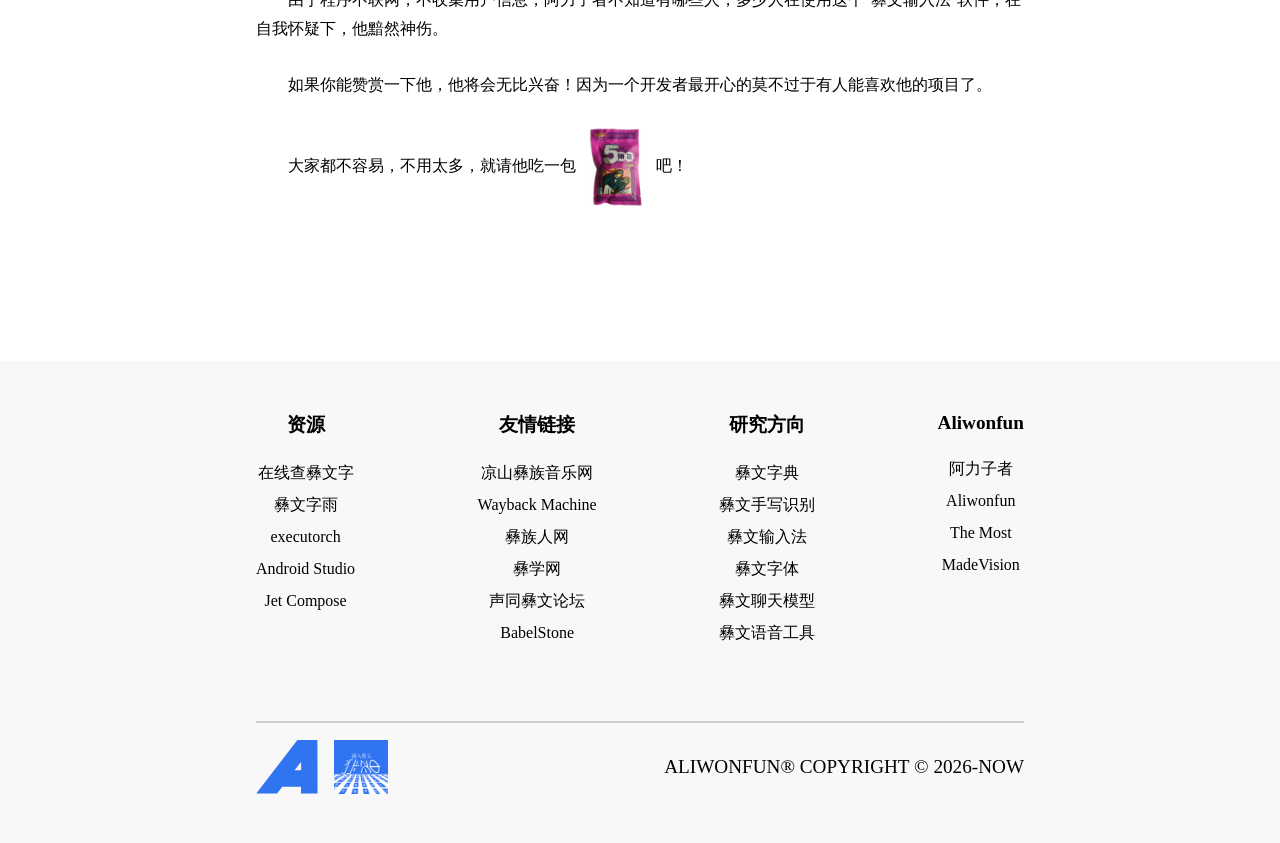
==== commit a32e3154: "Revise download options and implement copy button Updated download section and added clipboard funct" ====
--- a/index.html
+++ b/index.html
@@ -13,6 +13,7 @@
             <div id="banner_left">
                 <img id="app_icon" src="src/icon.png" title="彝文输入法" alt="彝文输入法">
                 <span style="color: #fff;font-size: 2em;">彝文输入法</span>
+                <span style="color: #ccc;">v2.0</span>
             </div>
 
             <div id="mobile_menu_btn">
@@ -33,7 +34,7 @@
         <div id="front_view">
             <div id="first_info">
                 <div id="description">
-                    <p>这个凉山规范彝文输入法挺好用</p>
+                    <p>全新设计凉山规范彝文输入法</p>
                     <a class="btn" href="#download">安排下载</a>
                 </div>
                 <div id="app_icon_pic">
@@ -103,7 +104,7 @@
                 <div id="download_content">
                     <div id="download_options">
                         <p style="font-size: 3em;">软件下载</p>
-                        <p style="margin: 1em 0;color: #666;">只支持Android端，其中完整版保留所有功能，基础版缺失手写识别功能。点击后转至蓝奏云下载。</p>
+                        <p style="margin: 1em 0;color: #666;">点击按钮自动复制密码，然后自动转至蓝奏云下载。</p>
                     </div>
                     
                     <div id="download_cards">
@@ -111,19 +112,9 @@
                             <div class="small_illustrate">
                                 <img src="src/android.svg" style="width: 100%;" alt="">
                             </div>
-                            <div class="small_title center_title">下载基础版</div>
+                            <div class="small_title center_title">下载安卓版</div>
                             <div class="small_button">
-                                <a class="download_button" href="https://wwbnl.lanzouw.com/ipcYQ3t1ndmh">下载密码:7bhs</a>
-                            </div>
-                        </div>
-
-                        <div class="items">
-                            <div class="small_illustrate">
-                                <img src="src/android.svg" style="width: 100%;" alt="">
-                            </div>
-                            <div class="small_title center_title">下载完整版</div>
-                            <div class="small_button">
-                                <a class="download_button" href="https://wwbnl.lanzouw.com/i8WTO3syvmqf" download="com.aliwonfun.aliyiime_full.apk">下载密码:17bb</a>
+                                <a class="download_button" id="copyButton" href="https://wwbnl.lanzouw.com/ipcYQ3t1ndmh">下载密码: 7bhs</a>
                             </div>
                         </div>
                     </div>
@@ -306,5 +297,29 @@
             });
         });
     </script>
+
+    <script>
+        const copyButton = document.getElementById('copyButton');
+    
+        copyButton.addEventListener('click', async (e) => {
+            e.preventDefault(); // Stop immediate navigation
+    
+            const targetUrl = copyButton.href;
+            const textContent = copyButton.textContent;
+    
+            // Extract the code after the colon (e.g., "7bhs" from "下载密码: 7bhs")
+            const codeToCopy = textContent.split(':').pop().trim();
+    
+            try {
+                // Write to clipboard
+                await navigator.clipboard.writeText(codeToCopy);
+            } catch (err) {
+                console.error('Failed to copy text: ', err);
+            }
+    
+            // Navigate to the URL after the copy operation finishes
+            window.location.href = targetUrl;
+        });
+    </script>
 </body>
 </html>
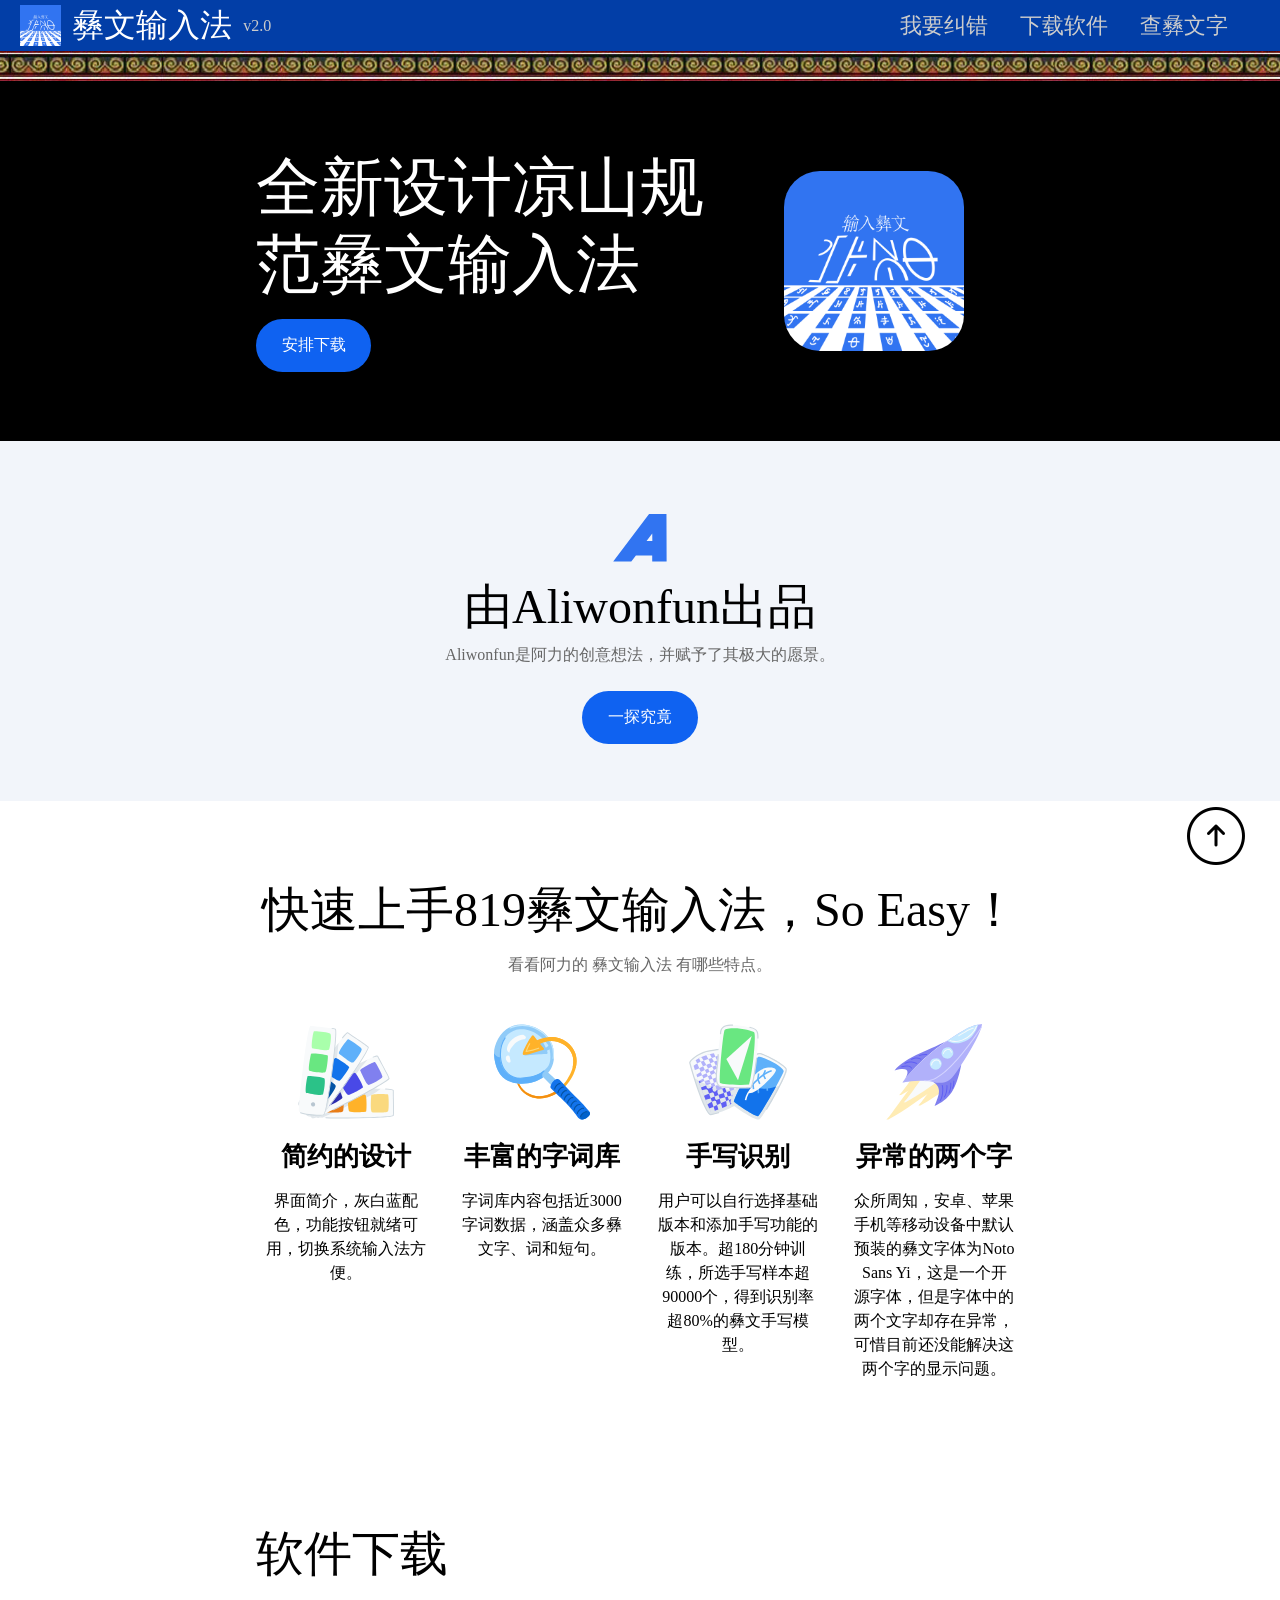
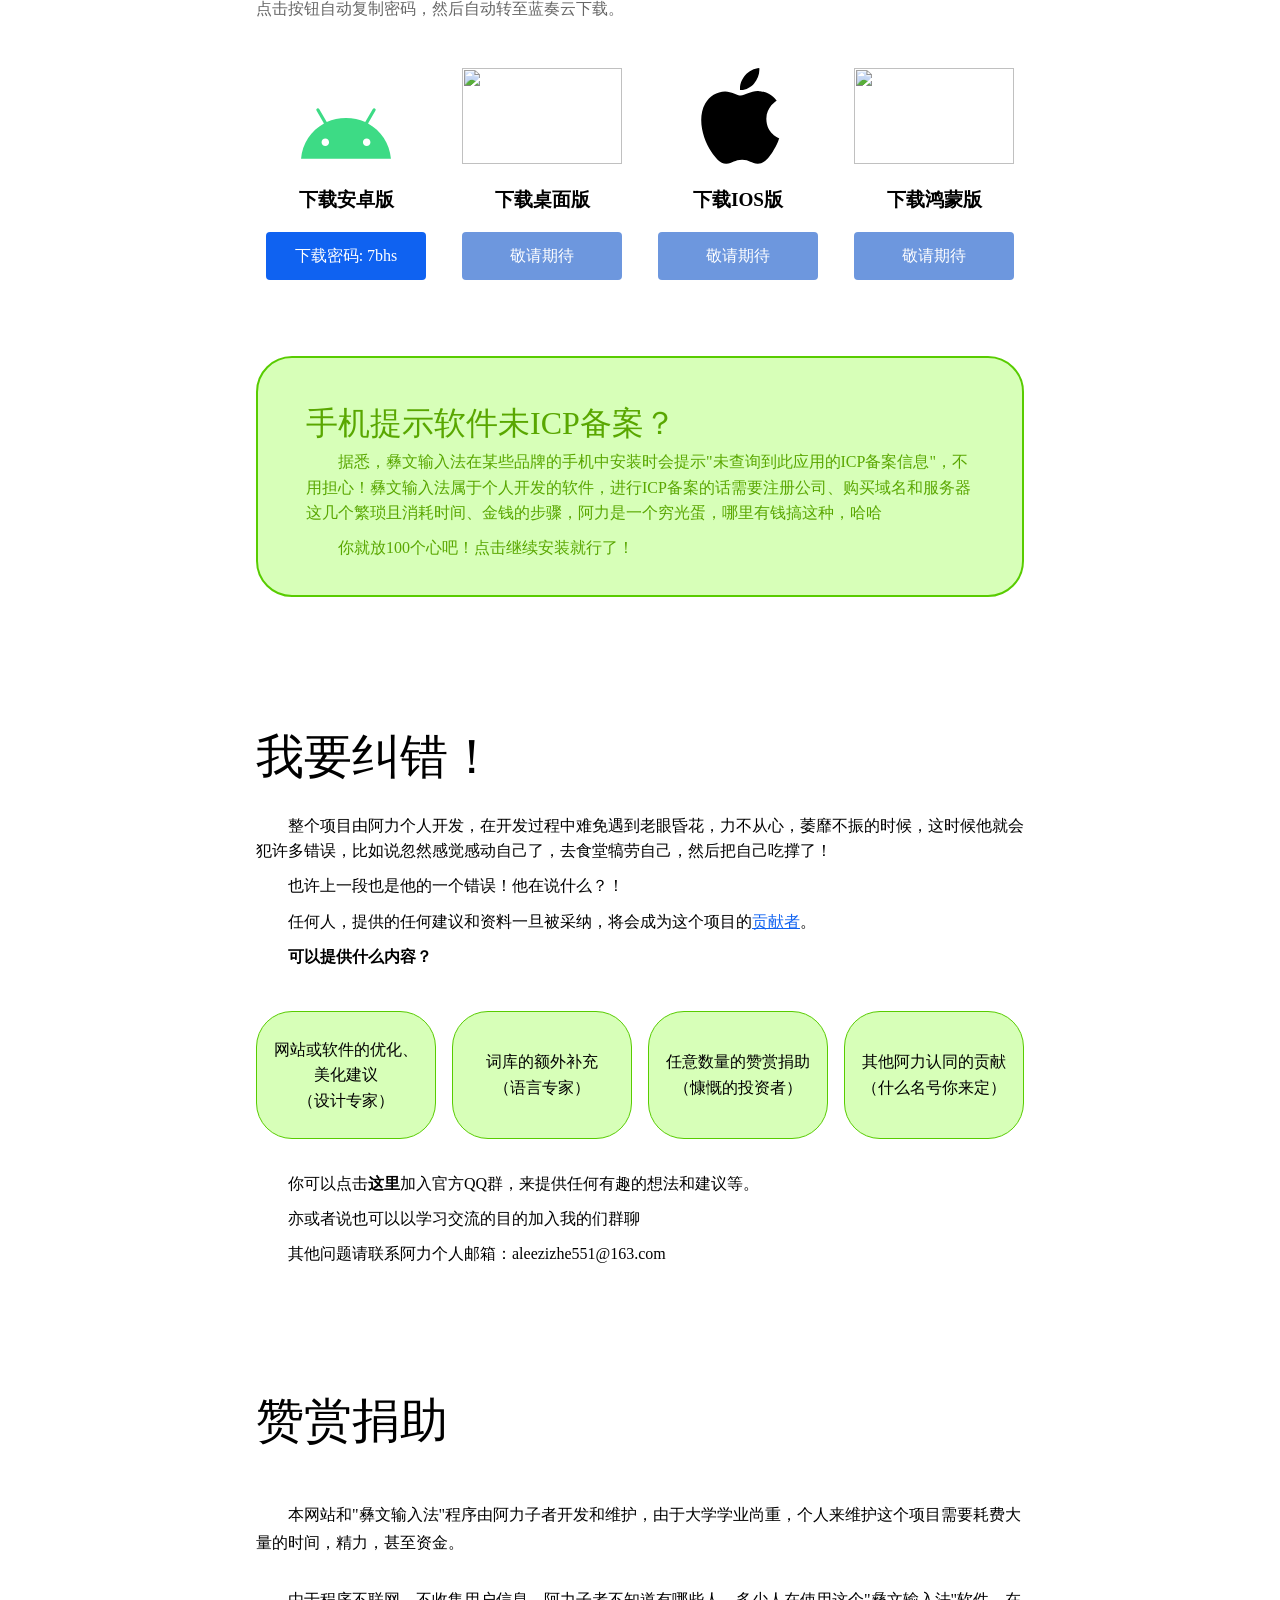
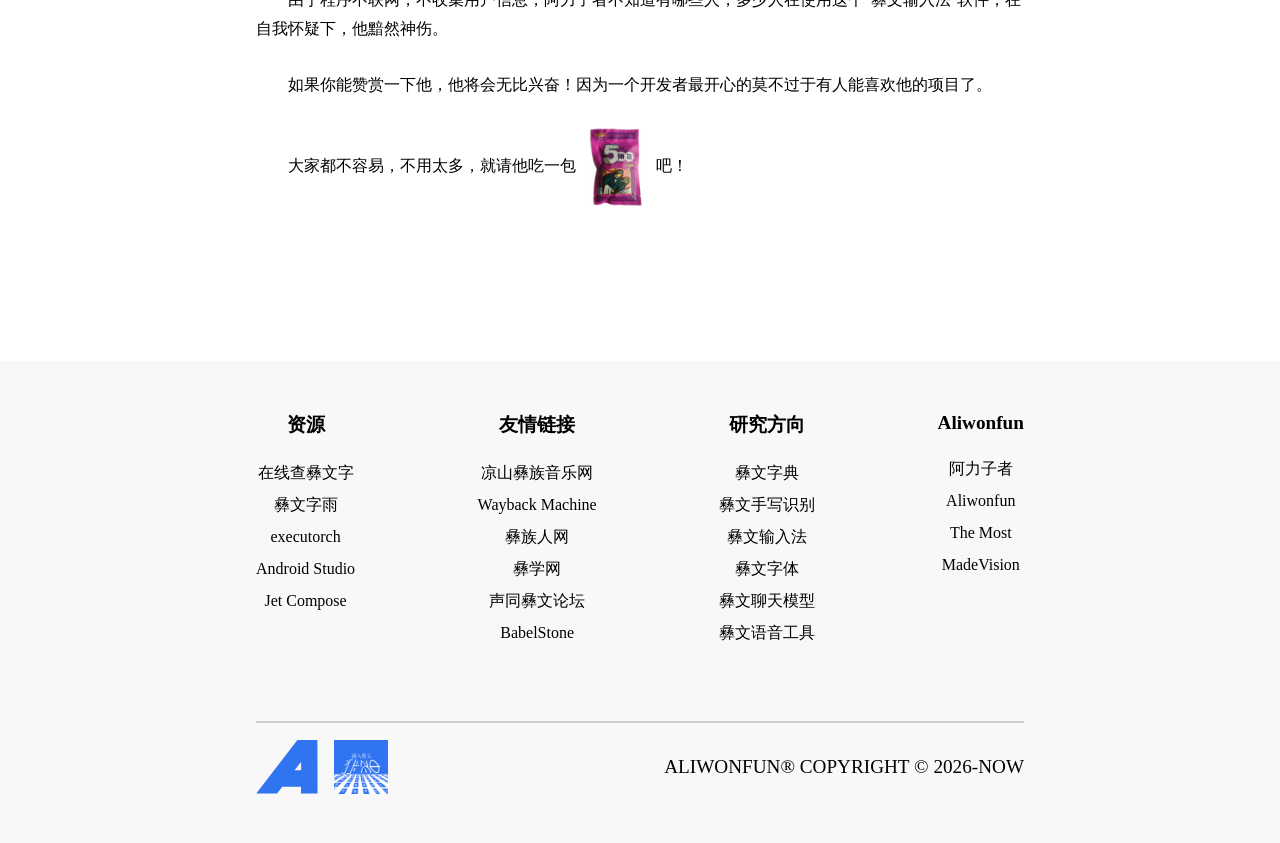
==== commit f5a1bfbd: "Update index.html" ====
--- a/index.html
+++ b/index.html
@@ -6,6 +6,13 @@
     <title>彝文输入法</title>
     <link rel="stylesheet" href="style.css">
     <link rel="shortcut icon" href="src/favicon.ico" type="image/x-icon">
+    <style>
+        #download, 
+        #corrector, 
+        #github_info {
+            scroll-margin-top: 90px; /* Adjust this value depending on how tall your fixed header is */
+        }
+    </style>
 </head>
 <body>
     <header>
@@ -115,6 +122,33 @@
                             <div class="small_title center_title">下载安卓版</div>
                             <div class="small_button">
                                 <a class="download_button" id="copyButton" href="https://wwbnl.lanzouw.com/ipcYQ3t1ndmh">下载密码: 7bhs</a>
+                            </div>
+                        </div>
+                         <div class="items">
+                            <div class="small_illustrate">
+                                <img src="src/windows.svg" style="width: 100%;" alt="">
+                            </div>
+                            <div class="small_title center_title">下载桌面版</div>
+                            <div class="small_button">
+                                <a class="download_button" style="background-color: #6d97de;">敬请期待</a>
+                            </div>
+                        </div>
+                        <div class="items">
+                            <div class="small_illustrate">
+                                <img src="src/apple.svg" style="width: 100%;" alt="">
+                            </div>
+                            <div class="small_title center_title">下载IOS版</div>
+                            <div class="small_button">
+                                <a class="download_button" style="background-color: #6d97de;">敬请期待</a>
+                            </div>
+                        </div>
+                        <div class="items">
+                            <div class="small_illustrate">
+                                <img src="src/harmony.svg" style="width: 100%;" alt="">
+                            </div>
+                            <div class="small_title center_title">下载鸿蒙版</div>
+                            <div class="small_button">
+                                <a class="download_button" style="background-color: #6d97de;">敬请期待</a>
                             </div>
                         </div>
                     </div>
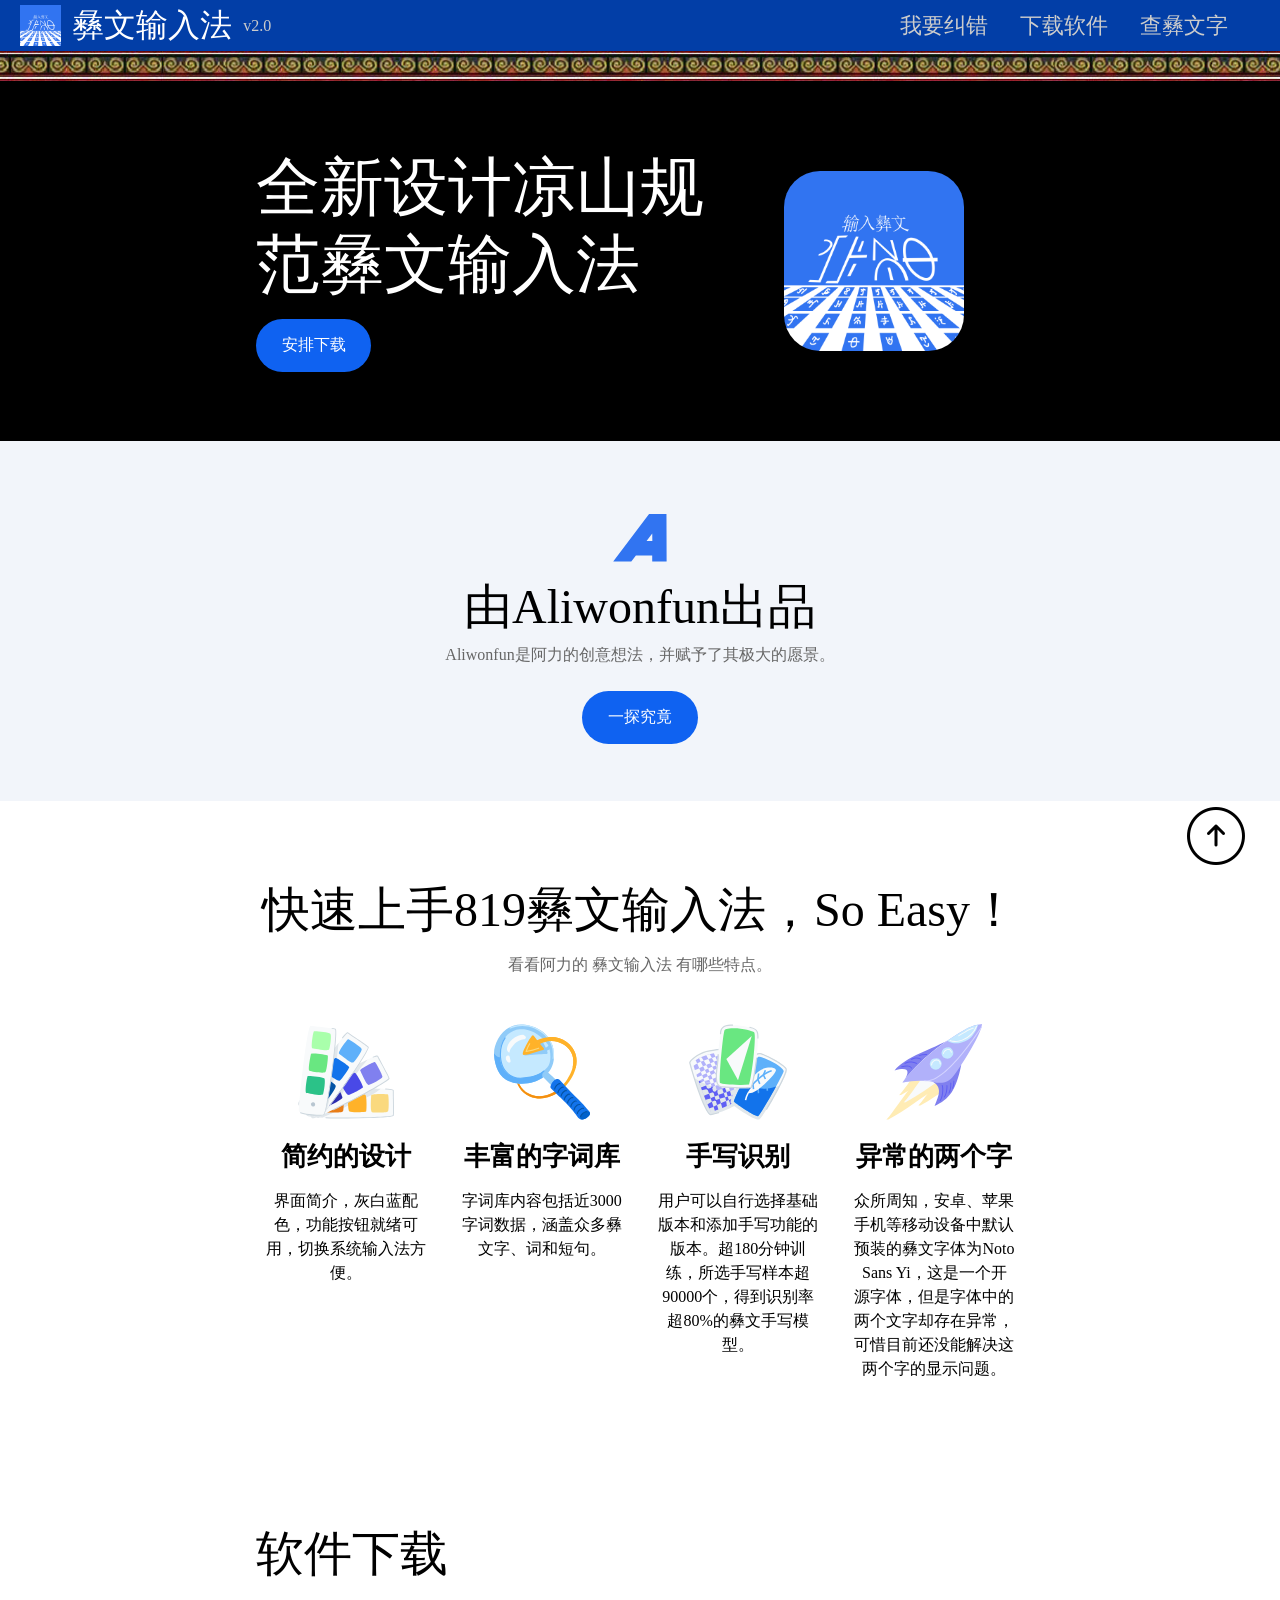
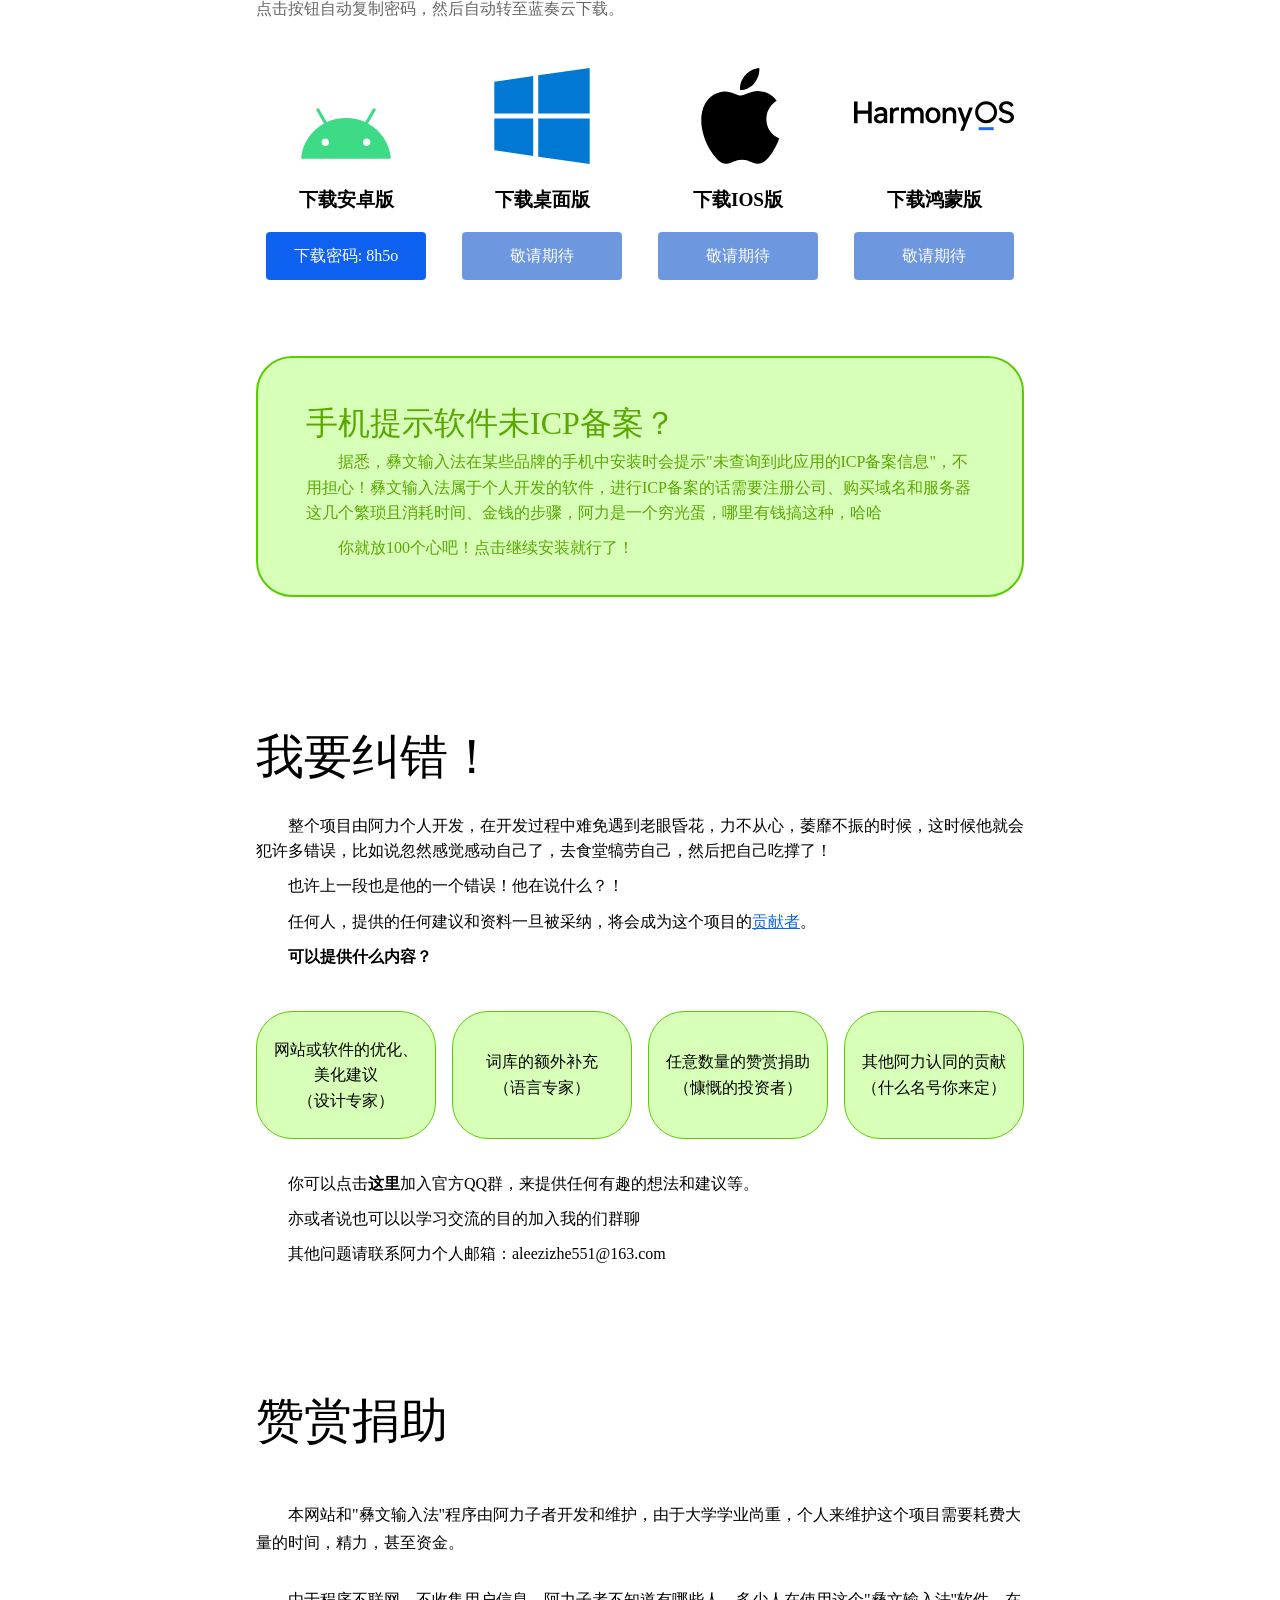
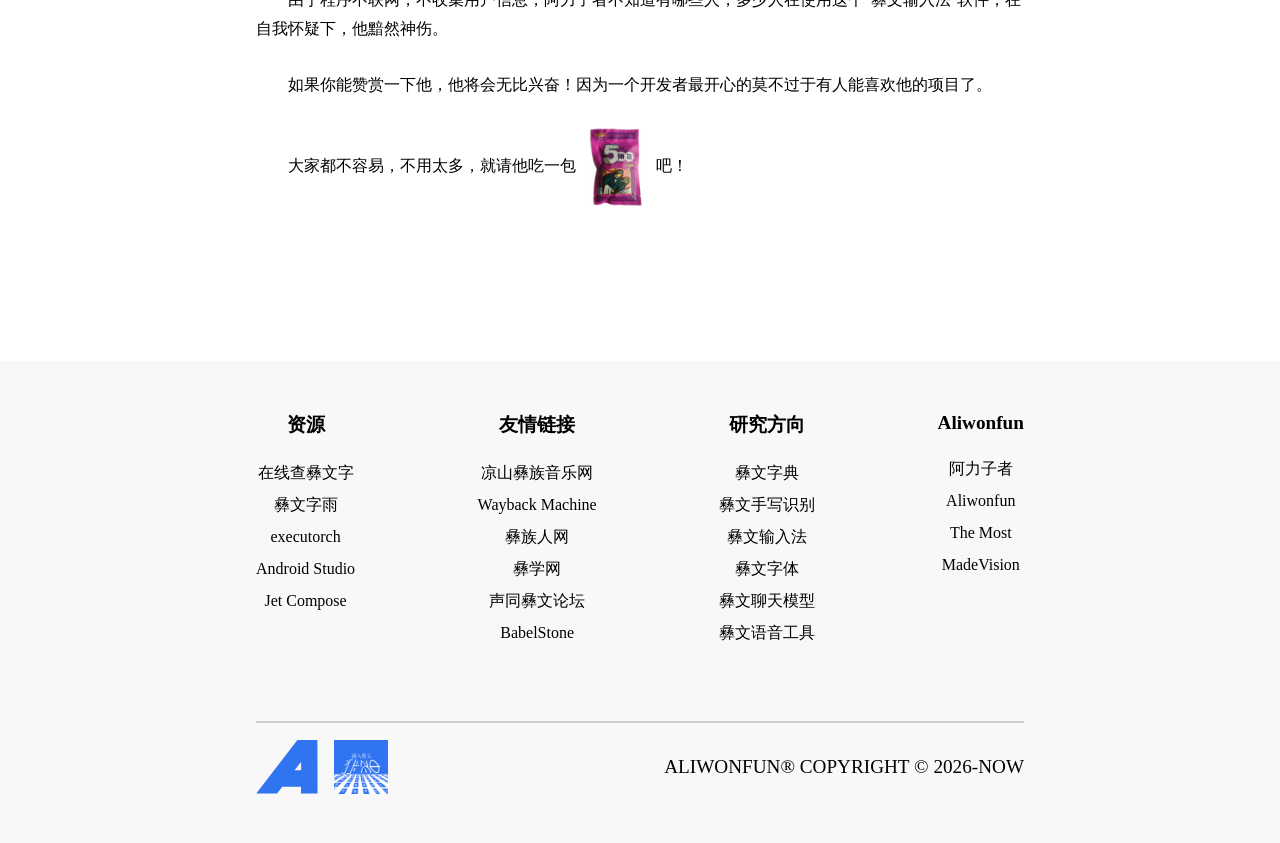
==== commit e6c074d6: "Update download link and password in index.html" ====
--- a/index.html
+++ b/index.html
@@ -121,7 +121,7 @@
                             </div>
                             <div class="small_title center_title">下载安卓版</div>
                             <div class="small_button">
-                                <a class="download_button" id="copyButton" href="https://wwbnl.lanzouw.com/ipcYQ3t1ndmh">下载密码: 7bhs</a>
+                                <a class="download_button" id="copyButton" href="https://wwbnl.lanzn.com/iDZyv47zq1sh">下载密码: 8h5o</a>
                             </div>
                         </div>
                          <div class="items">
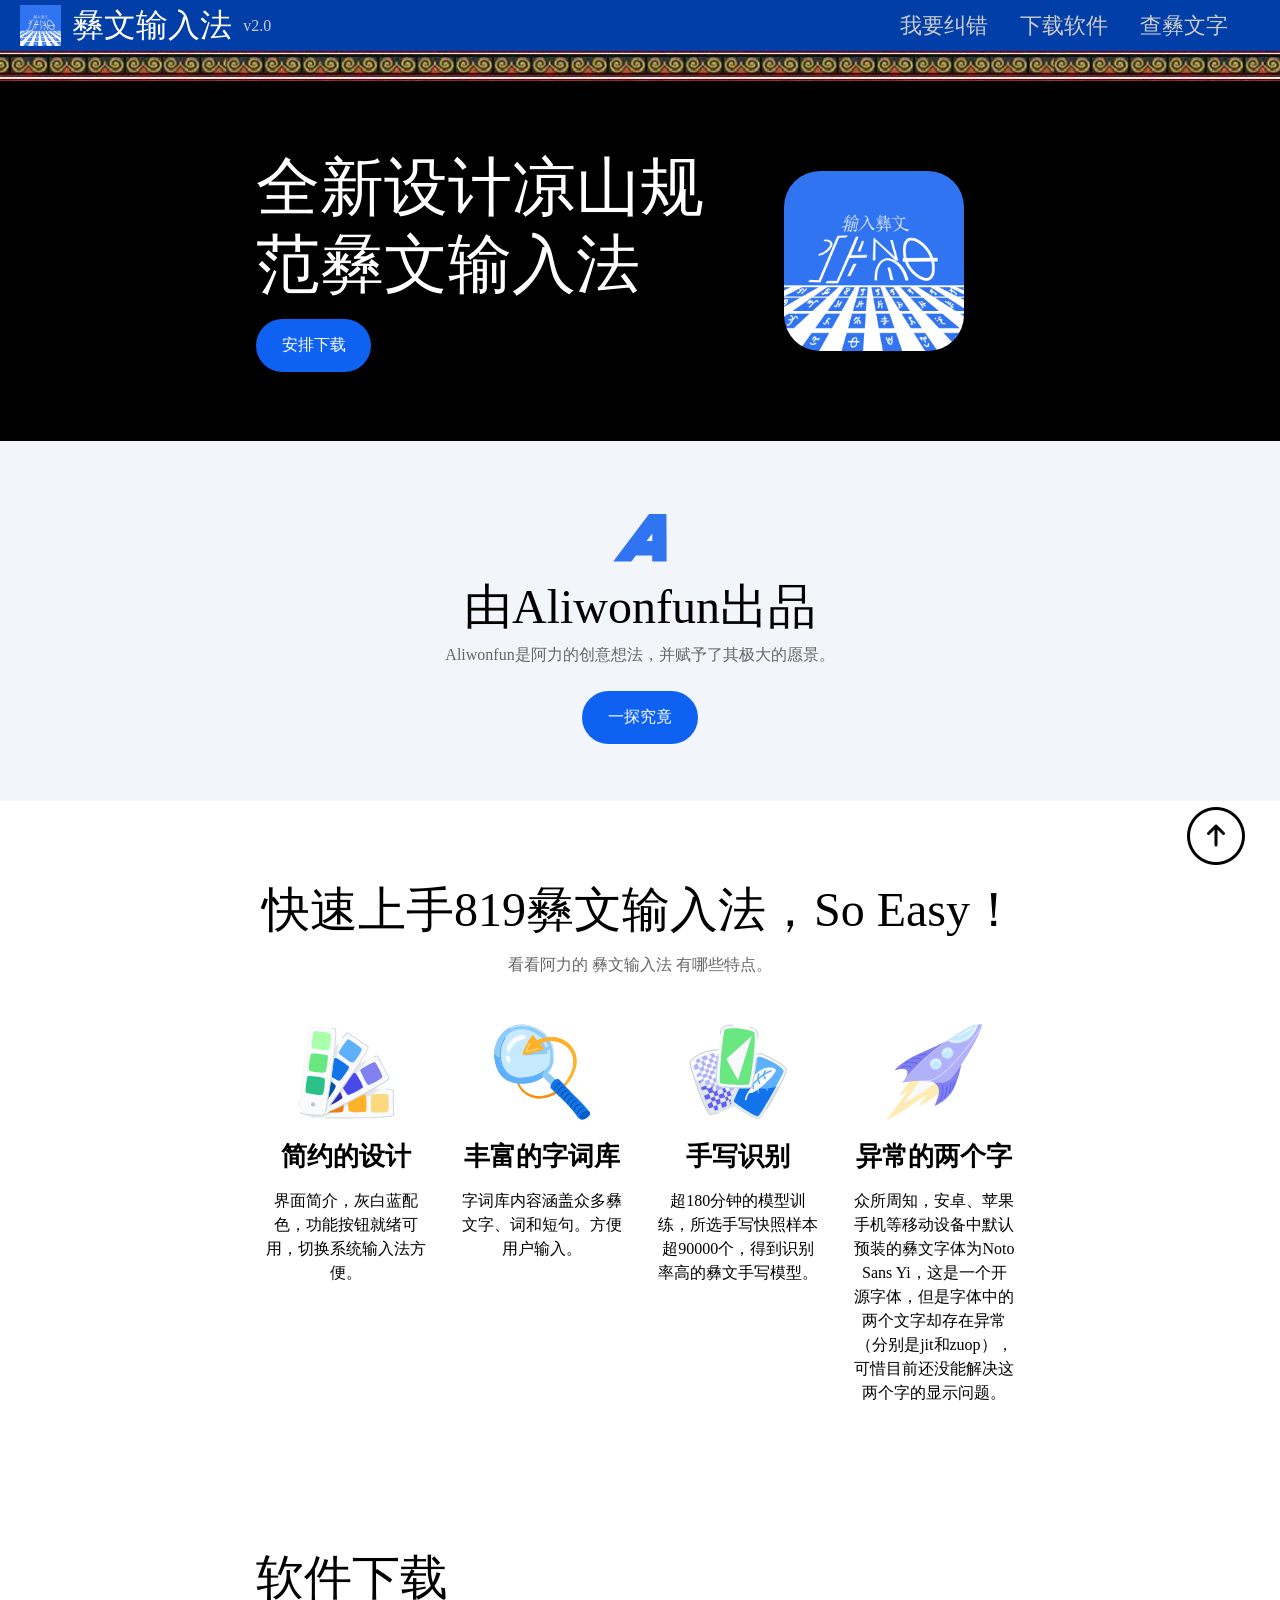
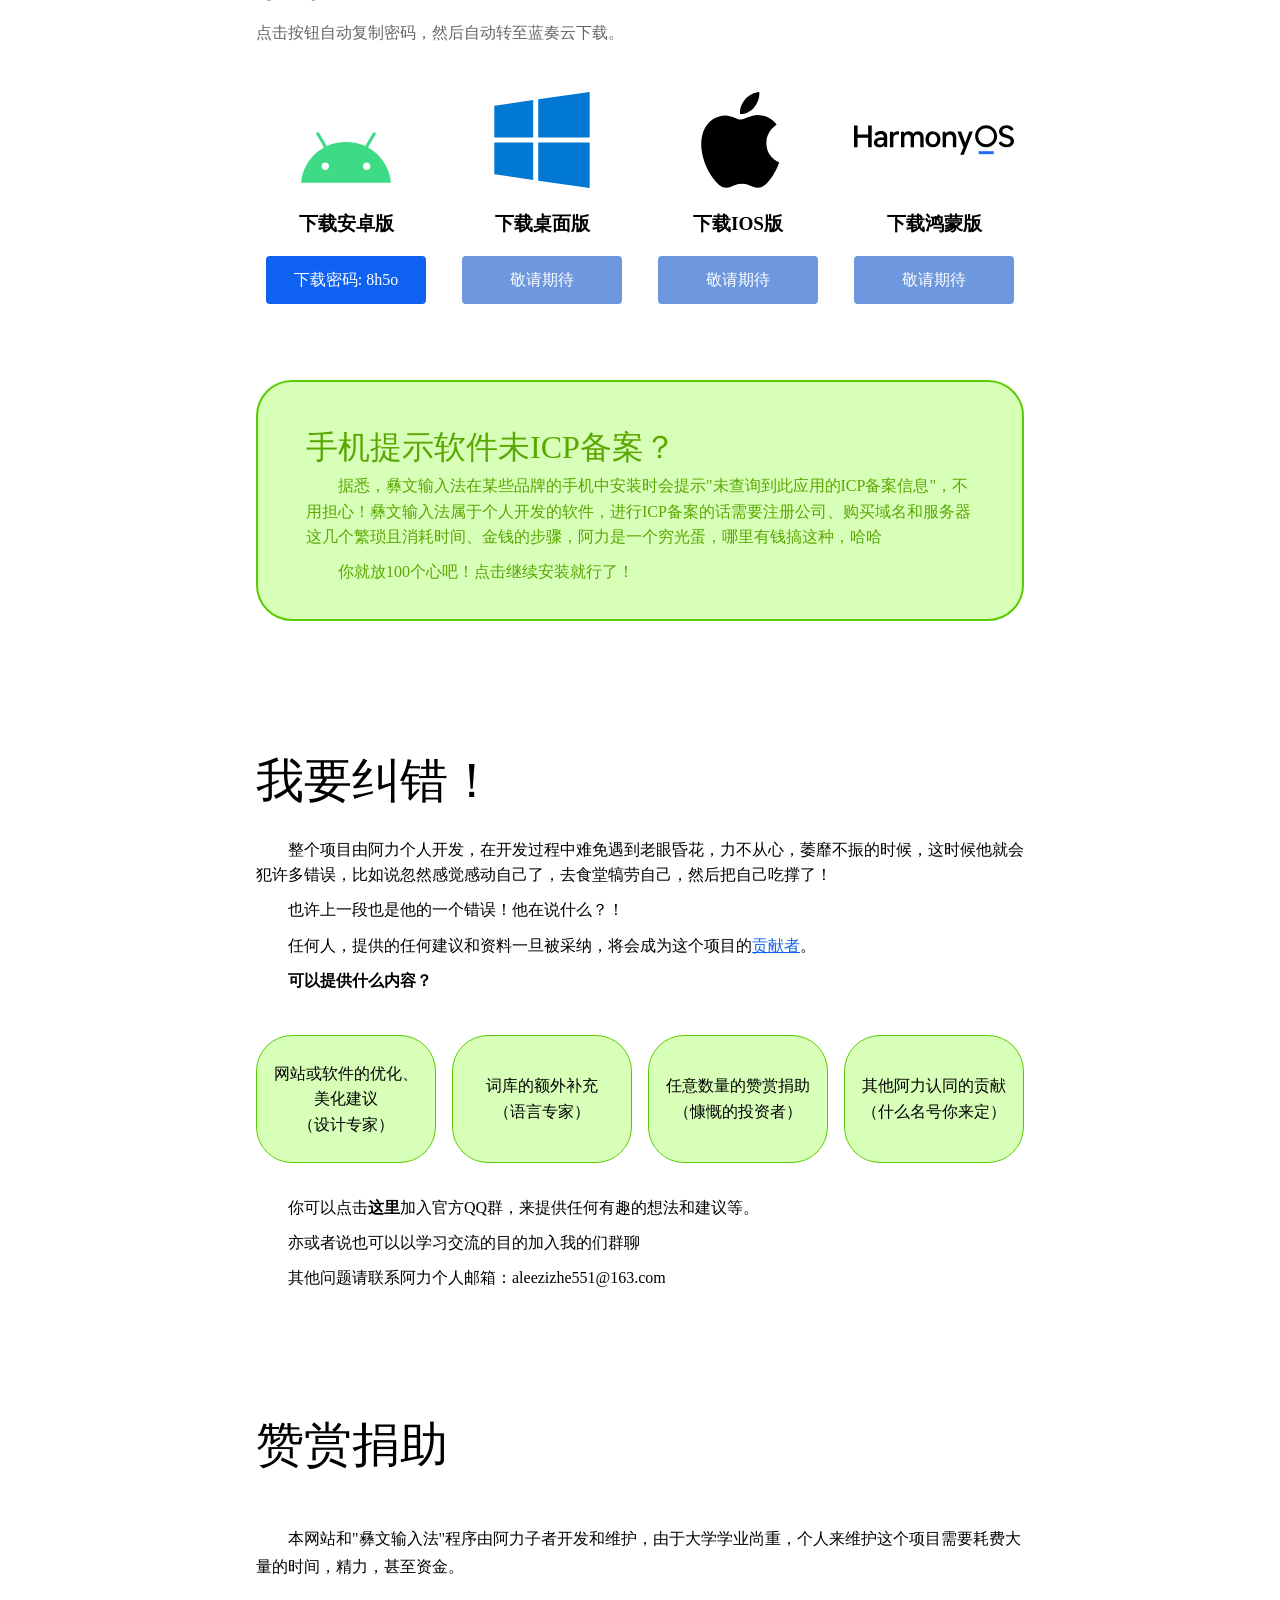
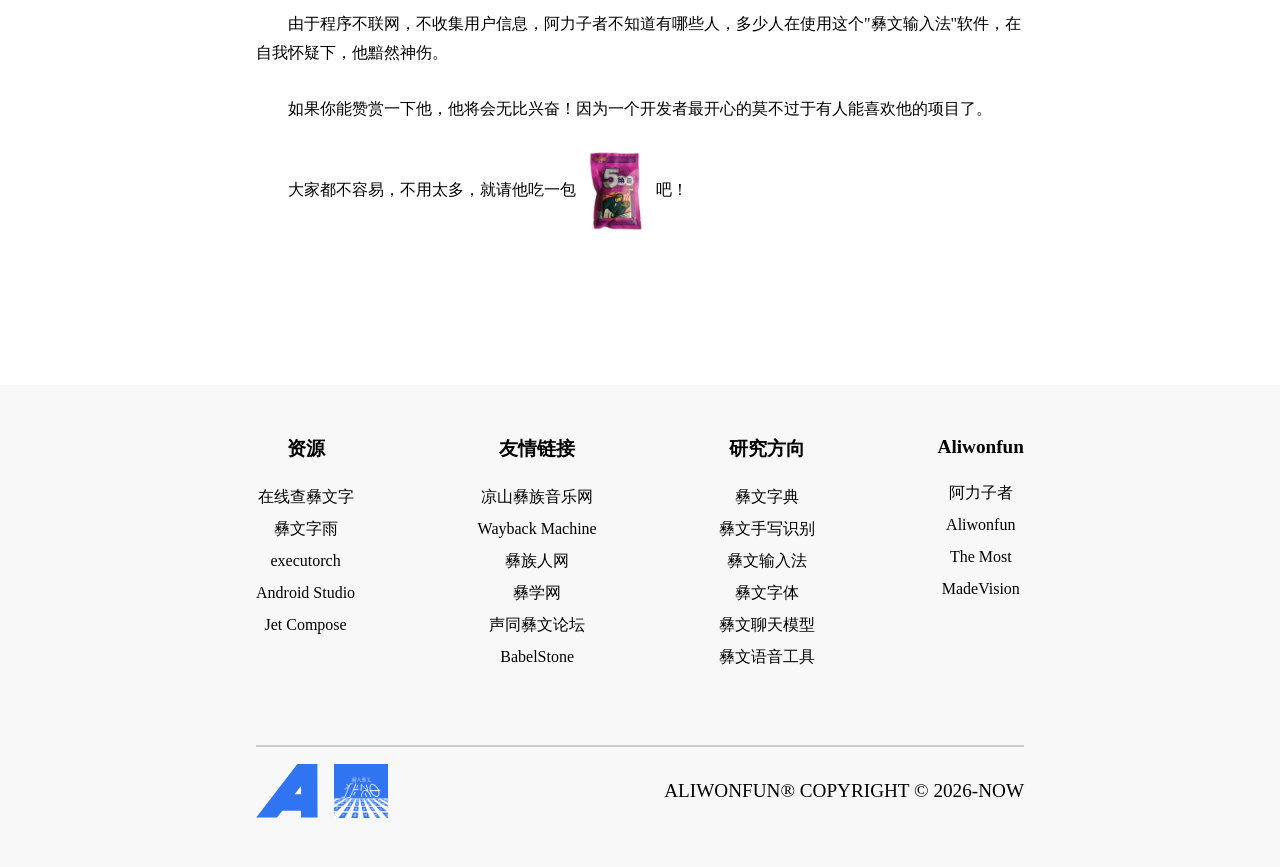
==== commit fe9dbc52: "Revise content in index.html for clarity Updated descriptions for vocabulary database, handwriting r" ====
--- a/index.html
+++ b/index.html
@@ -80,7 +80,7 @@
                         </div>
                         <div class="small_title">丰富的字词库</div>
                         <div class="small_description">
-                           字词库内容包括近3000字词数据，涵盖众多彝文字、词和短句。
+                           字词库内容涵盖众多彝文字、词和短句。方便用户输入。
                         </div>
                     </div>
 
@@ -90,7 +90,7 @@
                         </div>
                         <div class="small_title">手写识别</div>
                         <div class="small_description">
-                            用户可以自行选择基础版本和添加手写功能的版本。超180分钟训练，所选手写样本超90000个，得到识别率超80%的彝文手写模型。
+                            超180分钟的模型训练，所选手写快照样本超90000个，得到识别率高的彝文手写模型。
                         </div>
                     </div>
 
@@ -100,7 +100,7 @@
                         </div>
                         <div class="small_title">异常的两个字</div>
                         <div class="small_description">
-                            众所周知，安卓、苹果手机等移动设备中默认预装的彝文字体为Noto Sans Yi，这是一个开源字体，但是字体中的两个文字却存在异常，可惜目前还没能解决这两个字的显示问题。
+                            众所周知，安卓、苹果手机等移动设备中默认预装的彝文字体为Noto Sans Yi，这是一个开源字体，但是字体中的两个文字却存在异常（分别是jit和zuop），可惜目前还没能解决这两个字的显示问题。
                         </div>
                     </div>
                     
